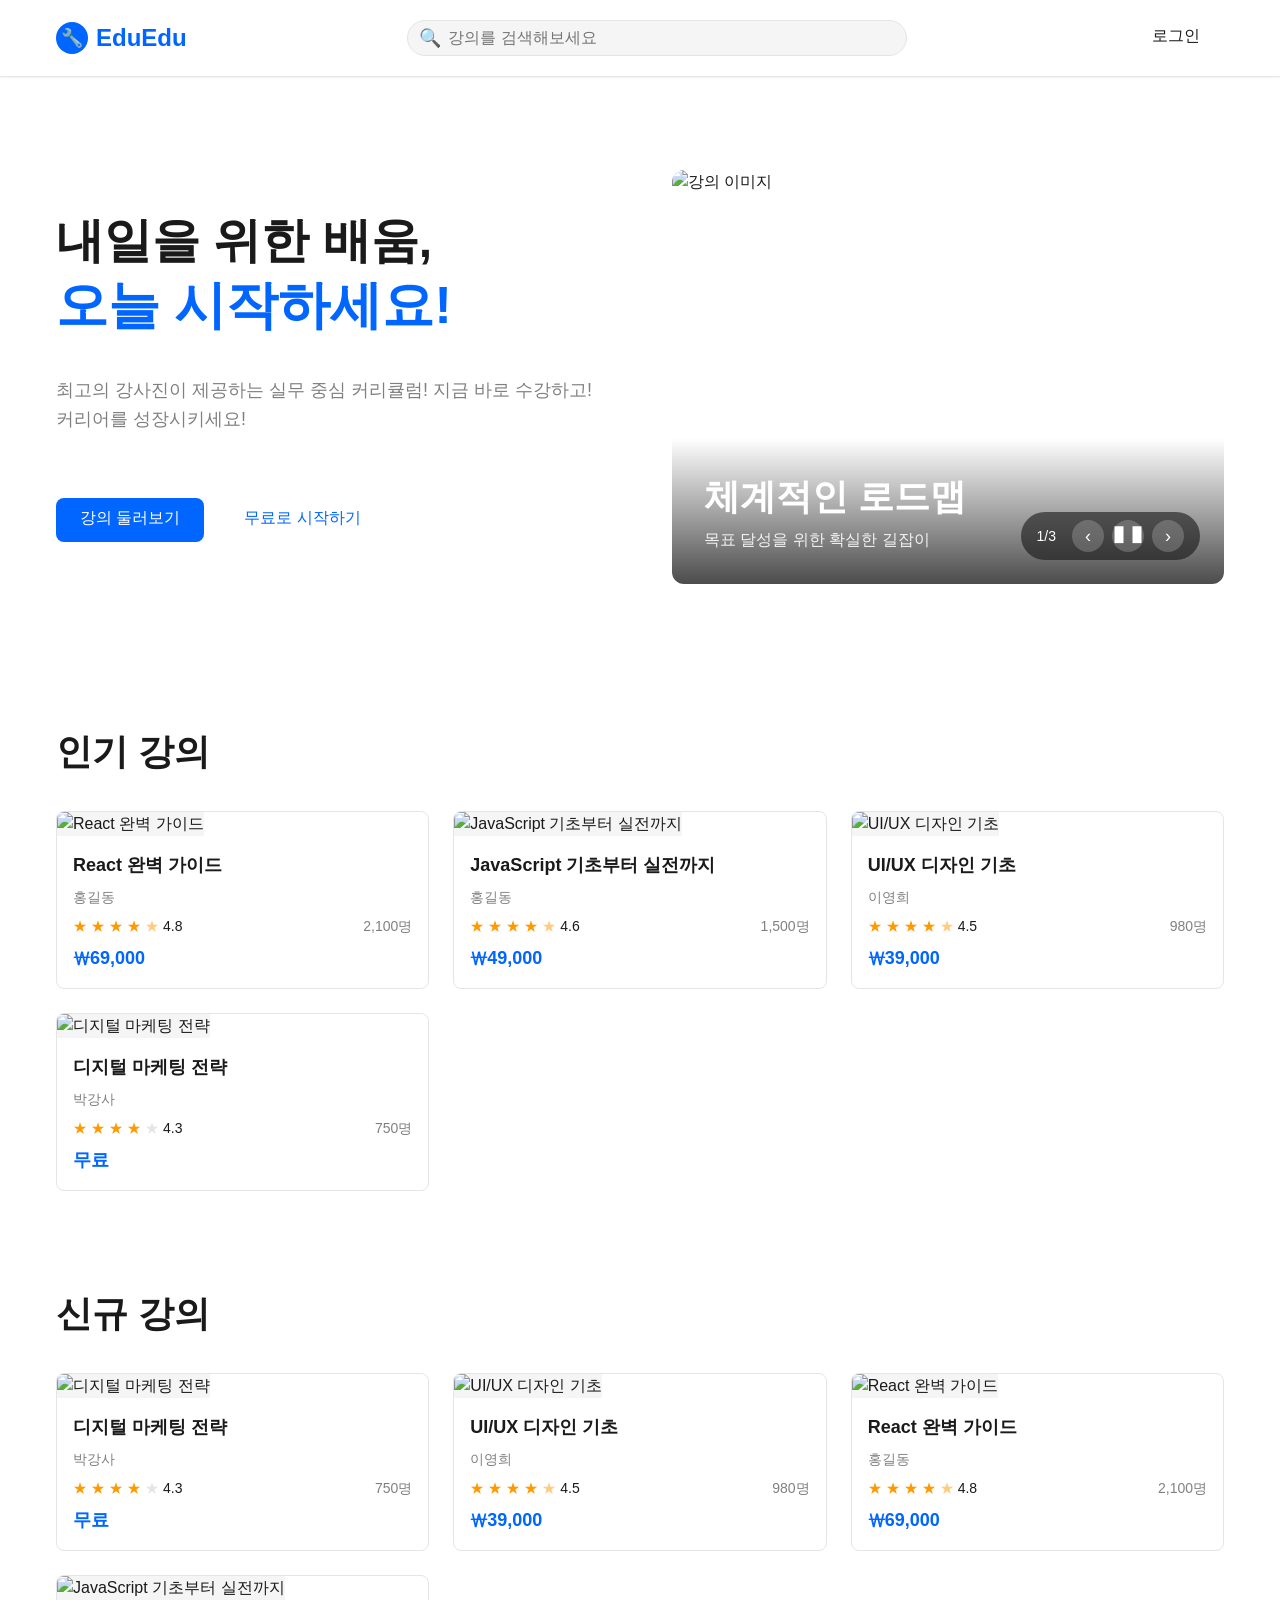
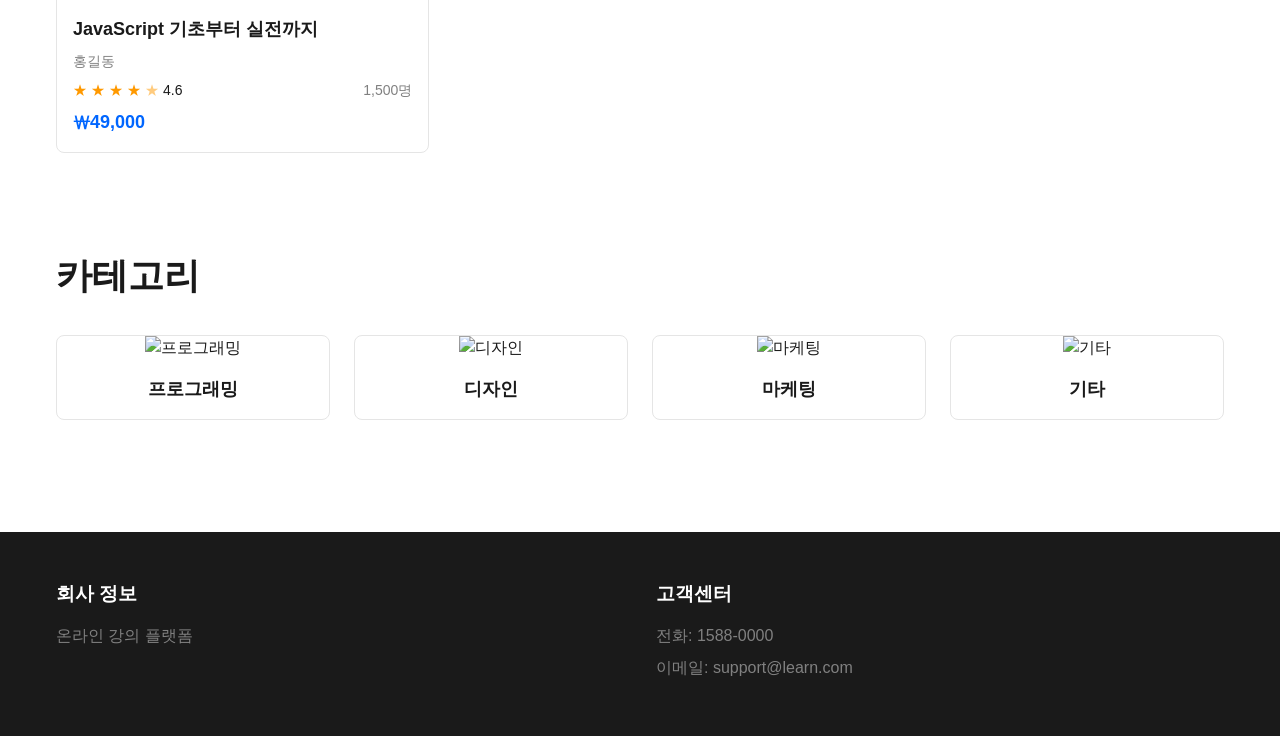
==== index.html @ c545cf5e "UI/UX 실습 예제 - 온라인 강의 플랫폼" ====
<!DOCTYPE html>
<html lang="ko">
 <head>
  <meta charset="UTF-8" />
  <meta name="viewport" content="width=device-width, initial-scale=1.0" />
  <title>온라인 강의 플랫폼 - 메인</title>
  <!-- Swiper CSS -->
  <link
   rel="stylesheet"
   href="https://cdn.jsdelivr.net/npm/swiper@11/swiper-bundle.min.css"
  />
  <link rel="stylesheet" href="css/style.css" />
  <link rel="stylesheet" href="css/components.css" />
  <link rel="stylesheet" href="css/responsive.css" />
 </head>
 <body>
  <!-- 헤더 -->
  <header class="header">
   <div class="container">
    <div class="header-content">
     <div class="logo">
      <a href="index.html">
       <span class="logo-icon">🔧</span>
       <span class="logo-text">EduEdu</span>
      </a>
     </div>

     <div class="header-center">
      <!-- 검색 -->
      <div class="search-box">
       <label class="sr-only" for="searchInput">강의 검색</label>
       <span class="search-icon">🔍</span>
       <input
        id="searchInput"
        type="text"
        placeholder="강의를 검색해보세요"
        autocomplete="off"
       />
       <div class="search-dropdown" id="searchDropdown" style="display: none">
        <div class="search-dropdown-header">
         <span>최근 검색어</span>
         <button class="clear-search" id="clearSearch">전체 삭제</button>
        </div>
        <div class="recent-searches" id="recentSearches"></div>
        <div class="search-dropdown-header">
         <span>🏔️ 추천 검색어</span>
        </div>
        <div class="recommended-searches">
         <a href="courses.html?query=UX/UI 디자인">UX/UI 디자인</a>
         <a href="courses.html?query=웹퍼블리싱">웹퍼블리싱</a>
         <a href="courses.html?query=웹디자인">웹디자인</a>
        </div>
       </div>
      </div>
     </div>

     <div class="header-actions">
      <!-- 사용자 -->
      <div class="user-menu">
       <a href="login.html" class="btn btn-ghost" id="loginBtn">로그인</a>
       <div
        class="user-profile-wrapper"
        id="userProfileWrapper"
        style="display: none"
       >
        <button class="user-profile-btn" id="userProfileBtn">
         <img
          src="https://picsum.photos/40/40?random=100"
          alt="프로필"
          class="user-avatar"
          id="userAvatar"
         />
         <span id="userName"></span>
         <span class="dropdown-icon">▼</span>
        </button>
        <div class="user-dropdown" id="userDropdown" style="display: none">
         <a href="profile.html">마이 페이지</a>
         <a href="dashboard.html">내 강의보기</a>
         <a href="#" id="transactionLink">거래내역</a>
         <a href="#" id="logoutLink">로그아웃</a>
        </div>
       </div>
      </div>
     </div>
    </div>
   </div>
  </header>

  <!-- 히어로 섹션 -->
  <section class="hero">
   <div class="container">
    <div class="hero-layout">
     <div class="hero-content">
      <h1>
       <span class="hero-title-line1">내일을 위한 배움,</span>
       <span class="hero-title-line2">오늘 시작하세요!</span>
      </h1>
      <p class="hero-description">
       최고의 강사진이 제공하는 실무 중심 커리큘럼! 지금 바로 수강하고! 커리어를
       성장시키세요!
      </p>
      <div class="hero-buttons">
       <a href="courses.html" class="btn btn-primary">강의 둘러보기</a>
       <a href="signup.html" class="btn btn-outline">무료로 시작하기</a>
      </div>
     </div>
     <div class="hero-carousel">
      <div class="swiper hero-swiper">
       <div class="swiper-wrapper">
        <div class="swiper-slide">
         <img src="https://picsum.photos/800/600?random=10" alt="강의 이미지" />
         <div class="carousel-overlay">
          <h3>체계적인 로드맵</h3>
          <p>목표 달성을 위한 확실한 길잡이</p>
         </div>
        </div>
        <div class="swiper-slide">
         <img src="https://picsum.photos/800/600?random=11" alt="강의 이미지" />
         <div class="carousel-overlay">
          <h3>실무 중심 커리큘럼</h3>
          <p>현장에서 바로 쓸 수 있는 실전 지식</p>
         </div>
        </div>
        <div class="swiper-slide">
         <img src="https://picsum.photos/800/600?random=12" alt="강의 이미지" />
         <div class="carousel-overlay">
          <h3>전문가 강의</h3>
          <p>업계 최고의 강사진과 함께하는 학습</p>
         </div>
        </div>
       </div>
       <div class="carousel-controls">
        <span class="carousel-counter">
         <span class="swiper-counter-current">1</span>/<span
          class="swiper-counter-total"
          >3</span
         >
        </span>
        <button class="carousel-btn swiper-button-prev-custom">‹</button>
        <button class="carousel-btn swiper-button-play-pause">❚❚</button>
        <button class="carousel-btn swiper-button-next-custom">›</button>
       </div>
      </div>
     </div>
    </div>
   </div>
  </section>

  <!-- 인기 강의 섹션 -->
  <section class="popular-courses">
   <div class="container">
    <h2 class="section-title">인기 강의</h2>
    <div class="courses-grid" id="popularCourses">
     <!-- 강의 카드가 여기에 동적으로 추가됩니다 -->
    </div>
   </div>
  </section>

  <!-- 신규 강의 섹션 -->
  <section class="new-courses">
   <div class="container">
    <h2 class="section-title">신규 강의</h2>
    <div class="courses-grid" id="newCourses">
     <!-- 강의 카드가 여기에 동적으로 추가됩니다 -->
    </div>
   </div>
  </section>

  <!-- 카테고리 섹션 -->
  <section class="categories">
   <div class="container">
    <h2 class="section-title">카테고리</h2>
    <div class="categories-grid">
     <div class="category-card" data-category="programming">
      <img src="https://picsum.photos/400/200?random=1" alt="프로그래밍" />
      <h3>프로그래밍</h3>
     </div>
     <div class="category-card" data-category="design">
      <img src="https://picsum.photos/400/200?random=2" alt="디자인" />
      <h3>디자인</h3>
     </div>
     <div class="category-card" data-category="marketing">
      <img src="https://picsum.photos/400/200?random=3" alt="마케팅" />
      <h3>마케팅</h3>
     </div>
     <div class="category-card" data-category="others">
      <img src="https://picsum.photos/400/200?random=4" alt="기타" />
      <h3>기타</h3>
     </div>
    </div>
   </div>
  </section>

  <!-- 푸터 -->
  <footer class="footer">
   <div class="container">
    <div class="footer-content">
     <div class="footer-section">
      <h3>회사 정보</h3>
      <p>온라인 강의 플랫폼</p>
     </div>
     <div class="footer-section">
      <h3>고객센터</h3>
      <p>전화: 1588-0000</p>
      <p>이메일: support@learn.com</p>
     </div>
    </div>
   </div>
  </footer>

  <!-- 스크립트 -->
  <!-- Swiper JS -->
  <script src="https://cdn.jsdelivr.net/npm/swiper@11/swiper-bundle.min.js"></script>
  <script src="js/storage.js"></script>
  <script src="js/utils.js"></script>
  <script src="js/main.js"></script>
 </body>
</html>
---- css/style.css ----
/**
 * style.css
 * - 기본 스타일 및 레이아웃
 */

:root {
 /* 컬러 시스템 */
 --primary: #0066ff;
 --primary-dark: #0052cc;
 --primary-light: #3399ff;
 --secondary: #ff6600;
 --secondary-dark: #cc5200;
 --success: #00cc66;
 --warning: #ff9900;
 --error: #ff3333;
 --info: #3399ff;

 /* Neutral Colors */
 --black: #000000;
 --gray-900: #1a1a1a;
 --gray-800: #333333;
 --gray-500: #808080;
 --gray-200: #e5e5e5;
 --gray-100: #f5f5f5;
 --white: #ffffff;

 /* 텍스트 */
 --text-primary: var(--gray-900);
 --text-secondary: var(--gray-500);
 --text-muted: var(--gray-500);

 /* 배경 */
 --bg-primary: var(--white);
 --bg-secondary: var(--gray-100);
 --bg-card: var(--white);

 /* 테두리 */
 --border-color: var(--gray-200);

 /* 간격 */
 --spacing-xs: 4px;
 --spacing-sm: 8px;
 --spacing-md: 16px;
 --spacing-lg: 24px;
 --spacing-xl: 32px;
 --spacing-2xl: 48px;
 --spacing-3xl: 64px;

 /* 타이포그래피 */
 --font-family: -apple-system, BlinkMacSystemFont, "Segoe UI", Roboto,
  "Helvetica Neue", Arial, sans-serif;
 --font-size-xs: 12px;
 --font-size-sm: 14px;
 --font-size-base: 16px;
 --font-size-lg: 18px;
 --font-size-xl: 24px;
 --font-size-2xl: 36px;
 --font-size-3xl: 48px;

 /* 그림자 */
 --shadow-sm: 0 1px 2px rgba(0, 0, 0, 0.05);
 --shadow-md: 0 4px 6px rgba(0, 0, 0, 0.1);
 --shadow-lg: 0 10px 15px rgba(0, 0, 0, 0.1);

 /* Border Radius */
 --radius-sm: 4px;
 --radius-md: 8px;
 --radius-lg: 12px;
}

/* 리셋 */
* {
 margin: 0;
 padding: 0;
 box-sizing: border-box;
}

body {
 font-family: var(--font-family);
 font-size: var(--font-size-base);
 line-height: 1.5;
 color: var(--text-primary);
 background-color: var(--bg-primary);
}

/* 컨테이너 */
.container {
 max-width: 1200px;
 margin: 0 auto;
 padding: 0 var(--spacing-md);
}

/* 헤더 */
.header {
 background-color: var(--bg-primary);
 border-bottom: 1px solid var(--border-color);
 padding: var(--spacing-md) 0;
 position: sticky;
 top: 0;
 z-index: 100;
 box-shadow: var(--shadow-sm);
}

.header-content {
 display: grid;
 grid-template-columns: auto 1fr auto;
 align-items: center;
 gap: var(--spacing-xl);
}

.logo a {
 display: flex;
 align-items: center;
 gap: var(--spacing-sm);
 font-size: var(--font-size-xl);
 font-weight: bold;
 color: var(--primary);
 text-decoration: none;
}

.logo-icon {
 display: inline-flex;
 align-items: center;
 justify-content: center;
 width: 32px;
 height: 32px;
 background-color: var(--primary);
 color: var(--white);
 border-radius: 50%;
 font-size: 18px;
}

.logo-text {
 font-weight: 600;
}

.header-center {
 display: flex;
 justify-content: center;
}

.search-box {
 position: relative;
 width: 100%;
 max-width: 500px;
}

.search-box input {
 width: 100%;
 padding: var(--spacing-sm) var(--spacing-md) var(--spacing-sm) 40px;
 border: 1px solid var(--gray-200);
 border-radius: 24px;
 font-size: var(--font-size-base);
 background-color: var(--gray-100);
 transition: all 0.2s;
}

.search-box input:focus {
 outline: none;
 border-color: var(--primary);
 background-color: var(--white);
 box-shadow: 0 0 0 3px rgba(0, 102, 255, 0.1);
}

.search-icon {
 position: absolute;
 left: 12px;
 top: 50%;
 transform: translateY(-50%);
 font-size: 18px;
 color: var(--gray-500);
 pointer-events: none;
}

.search-dropdown {
 position: absolute;
 top: calc(100% + 8px);
 left: 0;
 right: 0;
 background: var(--white);
 border-radius: var(--radius-md);
 box-shadow: var(--shadow-lg);
 padding: var(--spacing-md);
 z-index: 1000;
}

.search-dropdown-header {
 display: flex;
 justify-content: space-between;
 align-items: center;
 margin-bottom: var(--spacing-md);
 font-size: var(--font-size-sm);
 font-weight: 600;
 color: var(--text-secondary);
}

.clear-search {
 background: none;
 border: none;
 color: var(--primary);
 cursor: pointer;
 font-size: var(--font-size-sm);
 padding: 0;
}

.recent-searches {
 display: flex;
 flex-wrap: wrap;
 gap: var(--spacing-sm);
 margin-bottom: var(--spacing-lg);
}

.recent-search-tag {
 display: inline-flex;
 align-items: center;
 gap: var(--spacing-xs);
 padding: var(--spacing-xs) var(--spacing-md);
 background-color: var(--gray-100);
 border-radius: 20px;
 font-size: var(--font-size-sm);
 color: var(--text-primary);
 cursor: pointer;
}

.recent-search-tag .remove-btn {
 background: none;
 border: none;
 color: var(--error);
 cursor: pointer;
 padding: 0;
 margin-left: var(--spacing-xs);
}

.recommended-searches {
 display: flex;
 flex-direction: column;
 gap: var(--spacing-sm);
}

.recommended-searches a {
 color: var(--text-primary);
 text-decoration: none;
 font-size: var(--font-size-base);
 padding: var(--spacing-xs) 0;
 transition: color 0.2s;
}

.recommended-searches a:hover {
 color: var(--primary);
}

.header-actions {
 display: flex;
 align-items: center;
 gap: var(--spacing-md);
}

.user-menu {
 display: flex;
 align-items: center;
 gap: var(--spacing-md);
}

.user-profile-wrapper {
 position: relative;
}

.user-profile-btn {
 display: flex;
 align-items: center;
 gap: var(--spacing-sm);
 background: none;
 border: none;
 cursor: pointer;
 padding: var(--spacing-xs);
 border-radius: var(--radius-md);
 transition: background-color 0.2s;
}

.user-profile-btn:hover {
 background-color: var(--bg-secondary);
}

.user-avatar {
 width: 32px;
 height: 32px;
 border-radius: 50%;
 object-fit: cover;
}

.dropdown-icon {
 font-size: 10px;
 color: var(--text-secondary);
}

.user-dropdown {
 position: absolute;
 top: calc(100% + 8px);
 right: 0;
 background: var(--white);
 border-radius: var(--radius-md);
 box-shadow: var(--shadow-lg);
 padding: var(--spacing-sm);
 min-width: 150px;
 z-index: 1000;
}

.user-dropdown a {
 display: block;
 padding: var(--spacing-sm) var(--spacing-md);
 color: var(--text-primary);
 text-decoration: none;
 border-radius: var(--radius-sm);
 transition: background-color 0.2s;
}

.user-dropdown a:hover {
 background-color: var(--bg-secondary);
}

.user-dropdown a:last-child:hover {
 background-color: rgba(255, 51, 51, 0.1);
 color: var(--error);
}

/* 히어로 섹션 */
.hero {
 background-color: var(--white);
 padding: var(--spacing-3xl) 0;
 min-height: 600px;
 display: flex;
 align-items: center;
}

.hero-layout {
 display: grid;
 grid-template-columns: 1fr 1fr;
 gap: var(--spacing-3xl);
 align-items: center;
}

.hero-content {
 display: flex;
 flex-direction: column;
 gap: var(--spacing-lg);
}

.hero-title-line1,
.hero-title-line2 {
 display: block;
 font-size: var(--font-size-3xl);
 font-weight: bold;
 line-height: 1.2;
}

.hero-title-line1 {
 color: var(--text-primary);
 margin-bottom: var(--spacing-xs);
}

.hero-title-line2 {
 color: var(--primary);
 font-size: 52px;
}

.hero-description {
 font-size: var(--font-size-lg);
 color: var(--text-secondary);
 line-height: 1.6;
 margin: var(--spacing-md) 0;
}

.hero-buttons {
 display: flex;
 gap: var(--spacing-md);
 margin-top: var(--spacing-lg);
}

.btn-outline {
 background-color: var(--white);
 color: var(--primary);
 border: 2px solid var(--primary);
 padding: var(--spacing-sm) var(--spacing-lg);
 border-radius: var(--radius-md);
 text-decoration: none;
 font-weight: 500;
 transition: all 0.2s;
 display: inline-block;
}

.btn-outline:hover {
 background-color: var(--primary);
 color: var(--white);
}

/* 히어로 캐러셀 - Swiper */
.hero-carousel {
 position: relative;
 border-radius: var(--radius-lg);
 overflow: hidden;
 aspect-ratio: 4 / 3;
}

.hero-swiper {
 width: 100%;
 height: 100%;
}

.hero-swiper .swiper-slide {
 position: relative;
 width: 100%;
 height: 100%;
}

.hero-swiper .swiper-slide img {
 width: 100%;
 height: 100%;
 object-fit: cover;
}

.carousel-overlay {
 position: absolute;
 bottom: 0;
 left: 0;
 right: 0;
 background: linear-gradient(to top, rgba(0, 0, 0, 0.7), transparent);
 padding: var(--spacing-xl);
 color: var(--white);
}

.carousel-overlay h3 {
 font-size: var(--font-size-2xl);
 font-weight: bold;
 margin-bottom: var(--spacing-xs);
}

.carousel-overlay p {
 font-size: var(--font-size-base);
 opacity: 0.9;
}

/* Swiper 커스텀 컨트롤 */
.carousel-controls {
 position: absolute;
 bottom: var(--spacing-lg);
 right: var(--spacing-lg);
 display: flex;
 align-items: center;
 gap: var(--spacing-sm);
 background: rgba(0, 0, 0, 0.5);
 backdrop-filter: blur(10px);
 padding: var(--spacing-sm) var(--spacing-md);
 border-radius: 24px;
 z-index: 10;
}

.carousel-counter {
 color: var(--white);
 font-size: var(--font-size-sm);
 margin-right: var(--spacing-sm);
}

.carousel-btn {
 width: 32px;
 height: 32px;
 border: none;
 background: rgba(255, 255, 255, 0.2);
 color: var(--white);
 border-radius: 50%;
 cursor: pointer;
 display: flex;
 align-items: center;
 justify-content: center;
 font-size: 18px;
 transition: background-color 0.2s;
}

.carousel-btn:hover {
 background: rgba(255, 255, 255, 0.3);
}

/* Swiper 기본 스타일 오버라이드 */
.hero-swiper .swiper-button-prev,
.hero-swiper .swiper-button-next {
 display: none; /* 커스텀 버튼 사용 */
}

.hero-swiper .swiper-pagination {
 display: none; /* 커스텀 카운터 사용 */
}

/* 섹션 */
section {
 padding: var(--spacing-2xl) 0;
}

.section-title {
 font-size: var(--font-size-2xl);
 font-weight: bold;
 margin-bottom: var(--spacing-xl);
 color: var(--text-primary);
}

/* 푸터 */
.footer {
 background-color: var(--gray-900);
 color: var(--white);
 padding: var(--spacing-2xl) 0;
 margin-top: var(--spacing-3xl);
}

.footer-content {
 display: grid;
 grid-template-columns: repeat(auto-fit, minmax(250px, 1fr));
 gap: var(--spacing-xl);
}

.footer-section h3 {
 margin-bottom: var(--spacing-md);
}

.footer-section p {
 color: var(--gray-500);
 margin-bottom: var(--spacing-sm);
}

/* 스크린 리더 전용 */
.sr-only {
 position: absolute;
 width: 1px;
 height: 1px;
 padding: 0;
 margin: -1px;
 overflow: hidden;
 clip: rect(0, 0, 0, 0);
 white-space: nowrap;
 border-width: 0;
}

/* 로딩 스피너 */
.loading-spinner {
 display: flex;
 justify-content: center;
 align-items: center;
 padding: var(--spacing-2xl);
}

.spinner {
 width: 40px;
 height: 40px;
 border: 4px solid var(--gray-200);
 border-top-color: var(--primary);
 border-radius: 50%;
 animation: spin 1s linear infinite;
}

@keyframes spin {
 to {
  transform: rotate(360deg);
 }
}

/* 빈 상태 */
.empty-state {
 text-align: center;
 padding: var(--spacing-2xl);
 color: var(--text-secondary);
}

/* 토스트 메시지 */
.toast {
 position: fixed;
 bottom: var(--spacing-xl);
 right: var(--spacing-xl);
 padding: var(--spacing-md) var(--spacing-lg);
 background-color: var(--gray-900);
 color: var(--white);
 border-radius: var(--radius-md);
 box-shadow: var(--shadow-lg);
 opacity: 0;
 transform: translateY(20px);
 transition: opacity 0.3s, transform 0.3s;
 z-index: 1000;
}

.toast.show {
 opacity: 1;
 transform: translateY(0);
}

.toast-success {
 background-color: var(--success);
}

.toast-error {
 background-color: var(--error);
}

.toast-warning {
 background-color: var(--warning);
}
---- css/components.css ----
/**
 * components.css
 * - 재사용 가능한 컴포넌트 스타일
 */

/* 버튼 */
.btn {
 display: inline-block;
 padding: var(--spacing-sm) var(--spacing-lg);
 font-size: var(--font-size-base);
 font-weight: 500;
 text-align: center;
 text-decoration: none;
 border: none;
 border-radius: var(--radius-md);
 cursor: pointer;
 transition: all 0.2s;
 min-height: 44px;
 line-height: 1.5;
}

.btn-primary {
 background-color: var(--primary);
 color: var(--white);
}

.btn-primary:hover {
 background-color: var(--primary-dark);
}

.btn-primary:disabled {
 background-color: var(--gray-200);
 color: var(--gray-500);
 cursor: not-allowed;
}

.btn-secondary {
 background-color: transparent;
 color: var(--primary);
 border: 1px solid var(--primary);
}

.btn-secondary:hover {
 background-color: var(--primary);
 color: var(--white);
}

.btn-secondary:disabled {
 border-color: var(--gray-200);
 color: var(--gray-500);
 cursor: not-allowed;
}

.btn-ghost {
 background-color: transparent;
 color: var(--text-primary);
 border: none;
}

.btn-ghost:hover {
 background-color: var(--bg-secondary);
}

/* 강의 카드 */
.courses-grid {
 display: grid;
 grid-template-columns: repeat(auto-fill, minmax(280px, 1fr));
 gap: var(--spacing-lg);
}

.course-card {
 background-color: var(--bg-card);
 border: 1px solid var(--border-color);
 border-radius: var(--radius-md);
 overflow: hidden;
 transition: transform 0.2s, box-shadow 0.2s;
 cursor: pointer;
 text-decoration: none;
 color: inherit;
 display: block;
}

.course-card:hover {
 transform: translateY(-4px);
 box-shadow: var(--shadow-lg);
}

.course-card-thumbnail {
 width: 100%;
 height: 200px;
 object-fit: cover;
 background-color: var(--gray-100);
}

.course-card-content {
 padding: var(--spacing-md);
}

.course-card-title {
 font-size: var(--font-size-lg);
 font-weight: 600;
 margin-bottom: var(--spacing-sm);
 display: -webkit-box;
 -webkit-line-clamp: 2;
 -webkit-box-orient: vertical;
 overflow: hidden;
}

.course-card-instructor {
 font-size: var(--font-size-sm);
 color: var(--text-secondary);
 margin-bottom: var(--spacing-sm);
}

.course-card-meta {
 display: flex;
 align-items: center;
 justify-content: space-between;
 margin-bottom: var(--spacing-sm);
 font-size: var(--font-size-sm);
}

.course-card-rating {
 display: flex;
 align-items: center;
 gap: var(--spacing-xs);
}

.star {
 color: var(--gray-200);
 font-size: var(--font-size-sm);
}

.star.filled {
 color: var(--warning);
}

.star.half {
 color: var(--warning);
 opacity: 0.5;
}

.course-card-price {
 font-size: var(--font-size-lg);
 font-weight: bold;
 color: var(--primary);
}

.course-card-students {
 color: var(--text-secondary);
 font-size: var(--font-size-sm);
}

/* 비디오 플레이어 */
.video-player-container {
 position: relative;
 width: 100%;
 background: var(--black);
 border-radius: var(--radius-md);
 overflow: hidden;
 margin-bottom: var(--spacing-lg);
 aspect-ratio: 16 / 9;
}

.video-player {
 width: 100%;
 height: 100%;
 display: block;
}

.video-error {
 position: absolute;
 top: 50%;
 left: 50%;
 transform: translate(-50%, -50%);
 text-align: center;
 color: var(--white);
 background: rgba(0, 0, 0, 0.8);
 padding: var(--spacing-lg);
 border-radius: var(--radius-md);
}

/* 학습 진도 */
.progress-section {
 background: var(--bg-secondary);
 padding: var(--spacing-lg);
 border-radius: var(--radius-md);
 margin-bottom: var(--spacing-lg);
}

.progress-header {
 display: flex;
 justify-content: space-between;
 align-items: center;
 margin-bottom: var(--spacing-md);
}

.progress-percentage {
 font-size: var(--font-size-xl);
 font-weight: bold;
 color: var(--primary);
}

.progress-bar {
 width: 100%;
 height: 12px;
 background: var(--gray-200);
 border-radius: 6px;
 overflow: hidden;
 margin-bottom: var(--spacing-sm);
}

.progress-fill {
 height: 100%;
 background: var(--primary);
 transition: width 0.3s ease;
}

.progress-info {
 font-size: var(--font-size-sm);
 color: var(--text-secondary);
}

/* 레슨 네비게이션 */
.lesson-navigation {
 display: flex;
 gap: var(--spacing-md);
 margin-bottom: var(--spacing-lg);
}

.lesson-navigation button {
 flex: 1;
}

/* 레슨 완료 체크 */
.lesson-complete {
 padding: var(--spacing-md);
 background: var(--bg-secondary);
 border-radius: var(--radius-md);
}

.lesson-complete label {
 display: flex;
 align-items: center;
 gap: var(--spacing-sm);
 cursor: pointer;
}

/* 플레이어 레이아웃 */
.player-layout {
 display: grid;
 grid-template-columns: 1fr 320px;
 gap: var(--spacing-lg);
}

.player-main {
 min-width: 0;
}

.player-sidebar {
 min-width: 0;
}

/* 커리큘럼 */
.curriculum {
 margin-bottom: var(--spacing-lg);
}

.curriculum h3 {
 font-size: var(--font-size-lg);
 margin-bottom: var(--spacing-md);
}

.curriculum-section {
 margin-bottom: var(--spacing-lg);
}

.curriculum-section h4 {
 font-size: var(--font-size-base);
 font-weight: 600;
 margin-bottom: var(--spacing-sm);
}

.lesson-list {
 list-style: none;
}

.lesson-item {
 padding: var(--spacing-sm) var(--spacing-md);
 border-radius: var(--radius-sm);
 margin-bottom: var(--spacing-xs);
}

.lesson-item a {
 color: var(--text-primary);
 text-decoration: none;
 display: block;
}

.lesson-item:hover {
 background-color: var(--bg-secondary);
}

.lesson-item.active {
 background-color: var(--primary-light);
 color: var(--white);
}

.lesson-item.active a {
 color: var(--white);
}

.lesson-item.completed a::after {
 content: " ✓";
 color: var(--success);
}

/* 필터 */
.filter-sidebar {
 background-color: var(--bg-card);
 border: 1px solid var(--border-color);
 border-radius: var(--radius-md);
 padding: var(--spacing-lg);
 margin-bottom: var(--spacing-lg);
}

.filter-group {
 margin-bottom: var(--spacing-lg);
}

.filter-group:last-child {
 margin-bottom: 0;
}

.filter-group h3 {
 font-size: var(--font-size-base);
 font-weight: 600;
 margin-bottom: var(--spacing-md);
}

.filter-option {
 display: flex;
 align-items: center;
 gap: var(--spacing-sm);
 margin-bottom: var(--spacing-sm);
 cursor: pointer;
}

.filter-option input[type="checkbox"],
.filter-option input[type="radio"] {
 cursor: pointer;
}

.filter-option label {
 cursor: pointer;
 flex: 1;
}

/* 정렬 */
.sort-controls {
 display: flex;
 align-items: center;
 justify-content: space-between;
 margin-bottom: var(--spacing-lg);
 gap: var(--spacing-md);
}

.sort-select {
 padding: var(--spacing-sm) var(--spacing-md);
 border: 1px solid var(--border-color);
 border-radius: var(--radius-md);
 font-size: var(--font-size-sm);
 cursor: pointer;
}

/* 페이지네이션 */
.pagination {
 display: flex;
 justify-content: center;
 align-items: center;
 gap: var(--spacing-sm);
 margin-top: var(--spacing-xl);
}

.pagination button {
 padding: var(--spacing-sm) var(--spacing-md);
 border: 1px solid var(--border-color);
 background-color: var(--bg-primary);
 border-radius: var(--radius-md);
 cursor: pointer;
 min-width: 40px;
}

.pagination button:hover:not(:disabled) {
 background-color: var(--bg-secondary);
}

.pagination button.active {
 background-color: var(--primary);
 color: var(--white);
 border-color: var(--primary);
}

.pagination button:disabled {
 opacity: 0.5;
 cursor: not-allowed;
}

/* 후기 카드 */
.review-card {
 background-color: var(--bg-card);
 border: 1px solid var(--border-color);
 border-radius: var(--radius-md);
 padding: var(--spacing-lg);
 margin-bottom: var(--spacing-md);
}

.review-header {
 display: flex;
 align-items: center;
 justify-content: space-between;
 margin-bottom: var(--spacing-sm);
}

.review-author {
 font-weight: 600;
}

.review-date {
 font-size: var(--font-size-sm);
 color: var(--text-secondary);
}

.review-rating {
 display: flex;
 align-items: center;
 gap: var(--spacing-xs);
 margin-bottom: var(--spacing-sm);
}

.review-content {
 color: var(--text-primary);
 line-height: 1.6;
}

/* 카테고리 카드 */
.categories-grid {
 display: grid;
 grid-template-columns: repeat(auto-fit, minmax(200px, 1fr));
 gap: var(--spacing-lg);
}

.category-card {
 background-color: var(--bg-card);
 border: 1px solid var(--border-color);
 border-radius: var(--radius-md);
 overflow: hidden;
 cursor: pointer;
 transition: transform 0.2s, box-shadow 0.2s;
 text-align: center;
}

.category-card:hover {
 transform: translateY(-4px);
 box-shadow: var(--shadow-md);
}

.category-card img {
 width: 100%;
 height: 150px;
 object-fit: cover;
}

.category-card h3 {
 padding: var(--spacing-md);
 font-size: var(--font-size-lg);
}

/* 강의 상세 페이지 */
.course-detail-header {
 display: grid;
 grid-template-columns: 1fr 1fr;
 gap: var(--spacing-xl);
 margin-bottom: var(--spacing-2xl);
}

.course-detail-thumbnail img {
 width: 100%;
 border-radius: var(--radius-md);
}

.course-detail-info h1 {
 font-size: var(--font-size-2xl);
 margin-bottom: var(--spacing-md);
}

.course-instructor {
 font-size: var(--font-size-lg);
 color: var(--text-secondary);
 margin-bottom: var(--spacing-md);
}

.course-meta {
 display: flex;
 align-items: center;
 gap: var(--spacing-lg);
 margin-bottom: var(--spacing-md);
}

.course-rating {
 display: flex;
 align-items: center;
 gap: var(--spacing-xs);
}

.course-reviews {
 color: var(--text-secondary);
 font-size: var(--font-size-sm);
}

.course-students {
 color: var(--text-secondary);
}

.course-details {
 display: flex;
 gap: var(--spacing-md);
 margin-bottom: var(--spacing-md);
 flex-wrap: wrap;
}

.course-category,
.course-level,
.course-duration {
 padding: var(--spacing-xs) var(--spacing-md);
 background-color: var(--bg-secondary);
 border-radius: var(--radius-md);
 font-size: var(--font-size-sm);
}

.course-price {
 font-size: var(--font-size-2xl);
 font-weight: bold;
 color: var(--primary);
 margin-bottom: var(--spacing-lg);
}

.course-actions {
 margin-top: var(--spacing-lg);
}

.course-detail-body {
 margin-top: var(--spacing-2xl);
}

.course-description {
 margin-bottom: var(--spacing-2xl);
}

.course-description h2,
.course-curriculum h2,
.course-reviews-section h2 {
 font-size: var(--font-size-xl);
 margin-bottom: var(--spacing-lg);
}

.course-description p {
 line-height: 1.8;
 color: var(--text-primary);
}

.curriculum-content {
 background-color: var(--bg-secondary);
 padding: var(--spacing-lg);
 border-radius: var(--radius-md);
}

.curriculum-lessons {
 list-style: none;
}

.curriculum-lesson {
 display: flex;
 align-items: center;
 gap: var(--spacing-md);
 padding: var(--spacing-md);
 border-bottom: 1px solid var(--border-color);
}

.curriculum-lesson:last-child {
 border-bottom: none;
}

.lesson-icon {
 color: var(--primary);
}

.lesson-title {
 flex: 1;
}

.lesson-duration {
 color: var(--text-secondary);
 font-size: var(--font-size-sm);
}

.preview-badge {
 padding: var(--spacing-xs) var(--spacing-sm);
 background-color: var(--primary);
 color: var(--white);
 border-radius: var(--radius-sm);
 font-size: var(--font-size-xs);
}

.reviews-summary {
 margin-bottom: var(--spacing-lg);
}

.reviews-average {
 display: flex;
 align-items: center;
 gap: var(--spacing-md);
}

.reviews-rating {
 font-size: var(--font-size-2xl);
 font-weight: bold;
}

.reviews-stars {
 display: flex;
 gap: var(--spacing-xs);
}

.reviews-count {
 color: var(--text-secondary);
}

.rating-input {
 display: flex;
 gap: var(--spacing-sm);
 flex-direction: row-reverse;
}

.rating-input input[type="radio"] {
 display: none;
}

.rating-input .star-label {
 font-size: var(--font-size-2xl);
 color: var(--gray-200);
 cursor: pointer;
 transition: color 0.2s;
}

.rating-input input[type="radio"]:checked ~ .star-label,
.rating-input input[type="radio"]:checked + .star-label,
.rating-input .star-label:hover,
.rating-input .star-label:hover ~ .star-label {
 color: var(--warning);
}

.form-actions {
 display: flex;
 gap: var(--spacing-md);
 margin-top: var(--spacing-lg);
}

/* 폼 */
.form-group {
 margin-bottom: var(--spacing-lg);
}

.form-group label {
 display: block;
 margin-bottom: var(--spacing-sm);
 font-weight: 500;
}

.form-group input,
.form-group textarea,
.form-group select {
 width: 100%;
 padding: var(--spacing-sm) var(--spacing-md);
 border: 1px solid var(--border-color);
 border-radius: var(--radius-md);
 font-size: var(--font-size-base);
 font-family: inherit;
}

.form-group input:focus,
.form-group textarea:focus,
.form-group select:focus {
 outline: none;
 border-color: var(--primary);
}

.form-group textarea {
 resize: vertical;
 min-height: 120px;
}

.form-error {
 color: var(--error);
 font-size: var(--font-size-sm);
 margin-top: var(--spacing-xs);
}

.courses-layout {
 display: grid;
 grid-template-columns: 250px 1fr;
 gap: var(--spacing-xl);
}

/* 대시보드 */
.dashboard-summary {
 display: grid;
 grid-template-columns: repeat(auto-fit, minmax(200px, 1fr));
 gap: var(--spacing-lg);
 margin-bottom: var(--spacing-2xl);
}

.summary-card {
 background-color: var(--bg-card);
 border: 1px solid var(--border-color);
 border-radius: var(--radius-md);
 padding: var(--spacing-lg);
 text-align: center;
}

.summary-card h3 {
 font-size: var(--font-size-base);
 color: var(--text-secondary);
 margin-bottom: var(--spacing-md);
}

.summary-value {
 font-size: var(--font-size-2xl);
 font-weight: bold;
 color: var(--primary);
 margin-bottom: var(--spacing-md);
}

.dashboard-section-content {
 margin-bottom: var(--spacing-2xl);
}

.dashboard-section-content h2 {
 font-size: var(--font-size-xl);
 margin-bottom: var(--spacing-lg);
}

.course-progress {
 margin: var(--spacing-md) 0;
}

.progress-text {
 font-size: var(--font-size-sm);
 color: var(--text-secondary);
 margin-top: var(--spacing-xs);
 display: block;
}

/* 인증 페이지 */
.auth-section {
 min-height: calc(100vh - 200px);
 display: flex;
 align-items: center;
 justify-content: center;
 padding: var(--spacing-2xl) 0;
}

.auth-container {
 max-width: 400px;
 width: 100%;
 background-color: var(--bg-card);
 border: 1px solid var(--border-color);
 border-radius: var(--radius-md);
 padding: var(--spacing-2xl);
}

.auth-container h1 {
 text-align: center;
 margin-bottom: var(--spacing-xl);
}

.auth-form {
 margin-bottom: var(--spacing-lg);
}

.btn-block {
 width: 100%;
}

.auth-footer {
 text-align: center;
 color: var(--text-secondary);
}

.auth-footer a {
 color: var(--primary);
 text-decoration: none;
}

.auth-footer a:hover {
 text-decoration: underline;
}

/* 프로필 페이지 */
.profile-header {
 display: flex;
 align-items: center;
 gap: var(--spacing-xl);
 margin-bottom: var(--spacing-2xl);
 padding: var(--spacing-xl);
 background-color: var(--bg-card);
 border: 1px solid var(--border-color);
 border-radius: var(--radius-md);
}

.avatar-circle {
 width: 100px;
 height: 100px;
 border-radius: 50%;
 background-color: var(--primary);
 color: var(--white);
 display: flex;
 align-items: center;
 justify-content: center;
 font-size: var(--font-size-2xl);
 font-weight: bold;
}

.profile-info h1 {
 margin-bottom: var(--spacing-sm);
}

.profile-email {
 color: var(--text-secondary);
 margin-bottom: var(--spacing-xs);
}

.profile-role {
 display: inline-block;
 padding: var(--spacing-xs) var(--spacing-md);
 background-color: var(--bg-secondary);
 border-radius: var(--radius-md);
 font-size: var(--font-size-sm);
 margin-bottom: var(--spacing-xs);
}

.profile-joined {
 color: var(--text-secondary);
 font-size: var(--font-size-sm);
}

.profile-stats {
 display: grid;
 grid-template-columns: repeat(auto-fit, minmax(200px, 1fr));
 gap: var(--spacing-lg);
 margin-bottom: var(--spacing-2xl);
}

.stat-card {
 background-color: var(--bg-card);
 border: 1px solid var(--border-color);
 border-radius: var(--radius-md);
 padding: var(--spacing-lg);
 text-align: center;
}

.stat-card h3 {
 font-size: var(--font-size-base);
 color: var(--text-secondary);
 margin-bottom: var(--spacing-md);
}

.stat-value {
 font-size: var(--font-size-2xl);
 font-weight: bold;
 color: var(--primary);
}

.profile-courses {
 margin-top: var(--spacing-2xl);
}

.profile-courses h2 {
 font-size: var(--font-size-xl);
 margin-bottom: var(--spacing-lg);
}
---- css/responsive.css ----
/**
 * responsive.css
 * - 반응형 디자인
 */

/* 모바일 (375px 이상) */
@media (max-width: 767px) {
 .container {
  padding: 0 var(--spacing-md);
 }

 .header-content {
  flex-wrap: wrap;
 }

 .nav-menu {
  order: 3;
  width: 100%;
  flex-direction: column;
  gap: var(--spacing-sm);
  display: none;
 }

 .nav-menu.active {
  display: flex;
 }

 .search-box {
  flex: 1;
  min-width: 0;
 }

 .search-box input {
  min-width: 0;
  flex: 1;
 }

 .hero-layout {
  grid-template-columns: 1fr;
  gap: var(--spacing-xl);
 }

 .hero-title-line2 {
  font-size: var(--font-size-2xl);
 }

 .hero-buttons {
  flex-direction: column;
 }

 .hero-carousel {
  order: -1;
 }

 .courses-grid {
  grid-template-columns: repeat(auto-fill, minmax(160px, 1fr));
  gap: var(--spacing-md);
 }

 .player-layout {
  grid-template-columns: 1fr;
 }

 .player-sidebar {
  order: -1;
 }

 .sort-controls {
  flex-direction: column;
  align-items: stretch;
 }

 .filter-sidebar {
  margin-bottom: var(--spacing-md);
 }

 .courses-layout {
  grid-template-columns: 1fr;
 }

 .course-detail-header {
  grid-template-columns: 1fr;
 }

 .dashboard-summary {
  grid-template-columns: 1fr;
 }

 .profile-header {
  flex-direction: column;
  text-align: center;
 }

 .profile-stats {
  grid-template-columns: 1fr;
 }
}

/* 태블릿 (768px 이상) */
@media (min-width: 768px) and (max-width: 1023px) {
 .courses-grid {
  grid-template-columns: repeat(auto-fill, minmax(240px, 1fr));
 }

 .player-layout {
  grid-template-columns: 1fr 280px;
 }
}

/* 데스크톱 (1024px 이상) */
@media (min-width: 1024px) {
 .courses-grid {
  grid-template-columns: repeat(auto-fill, minmax(280px, 1fr));
 }
}
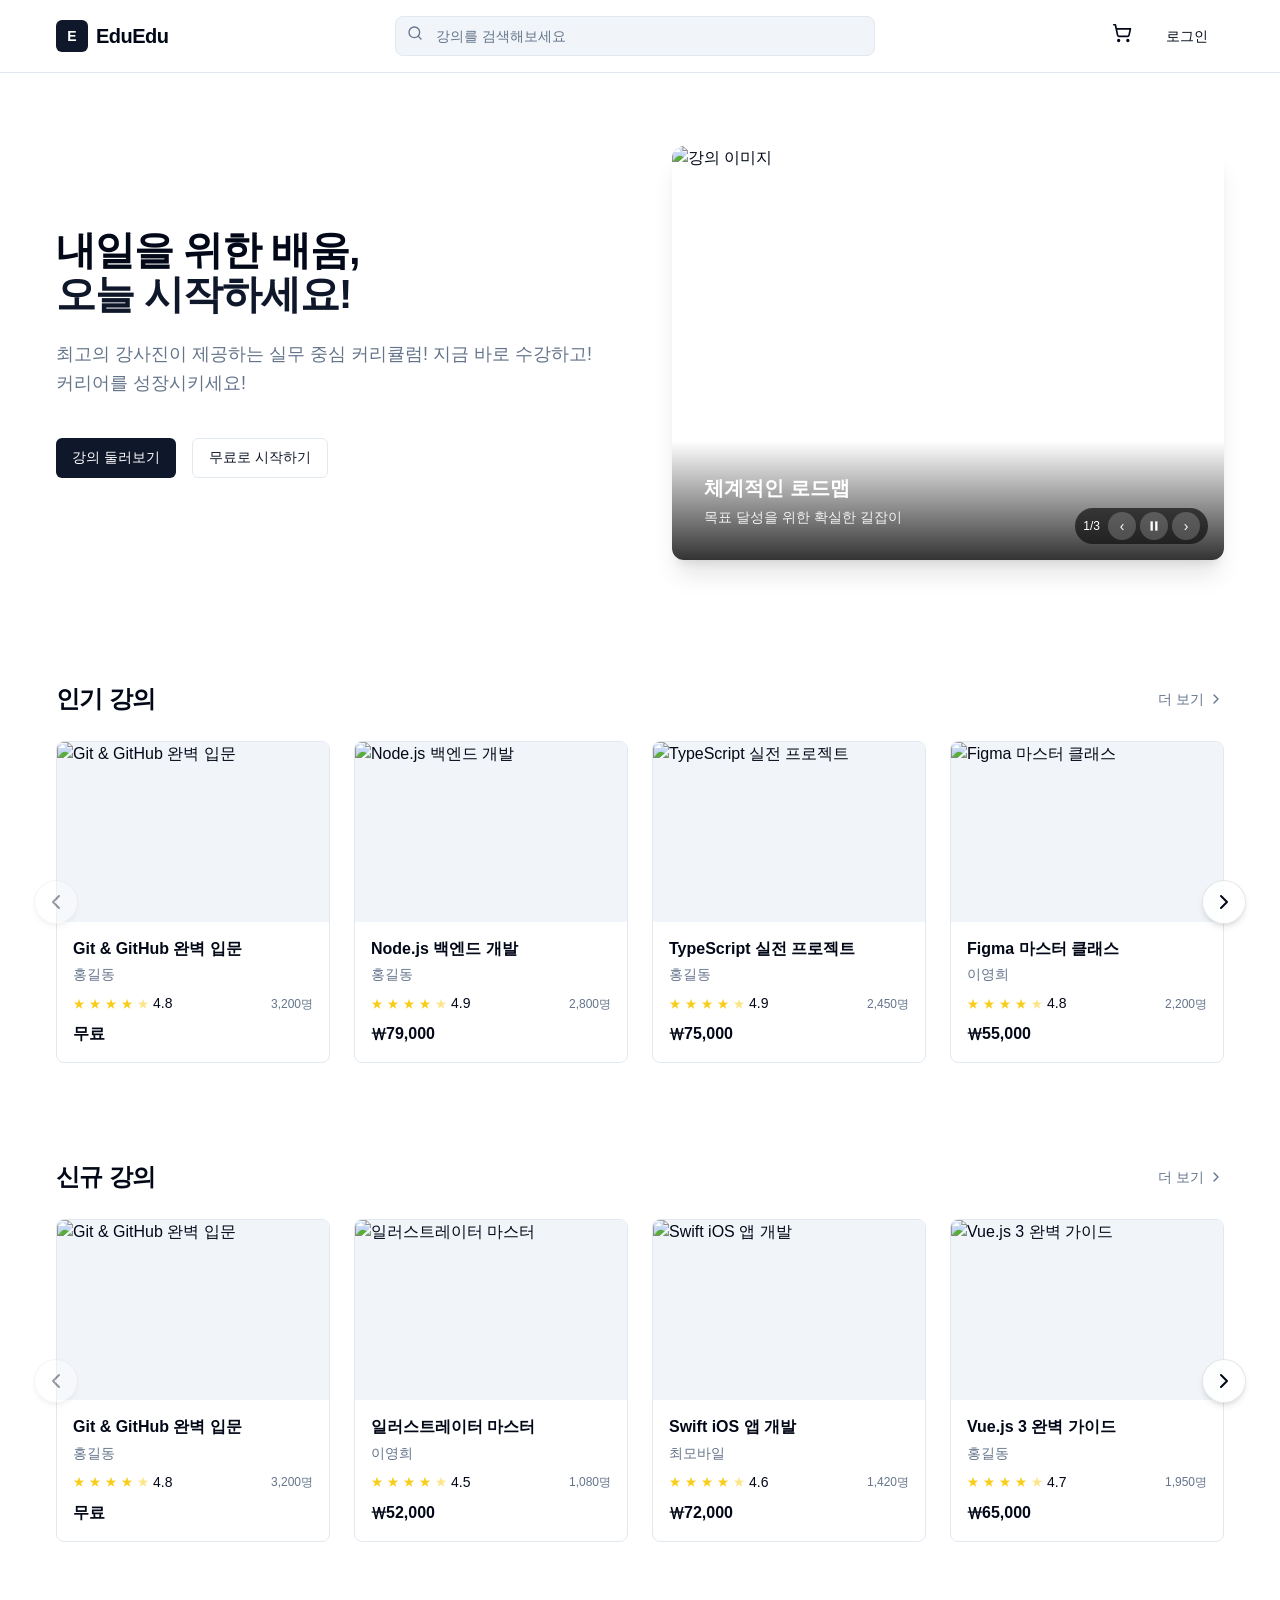
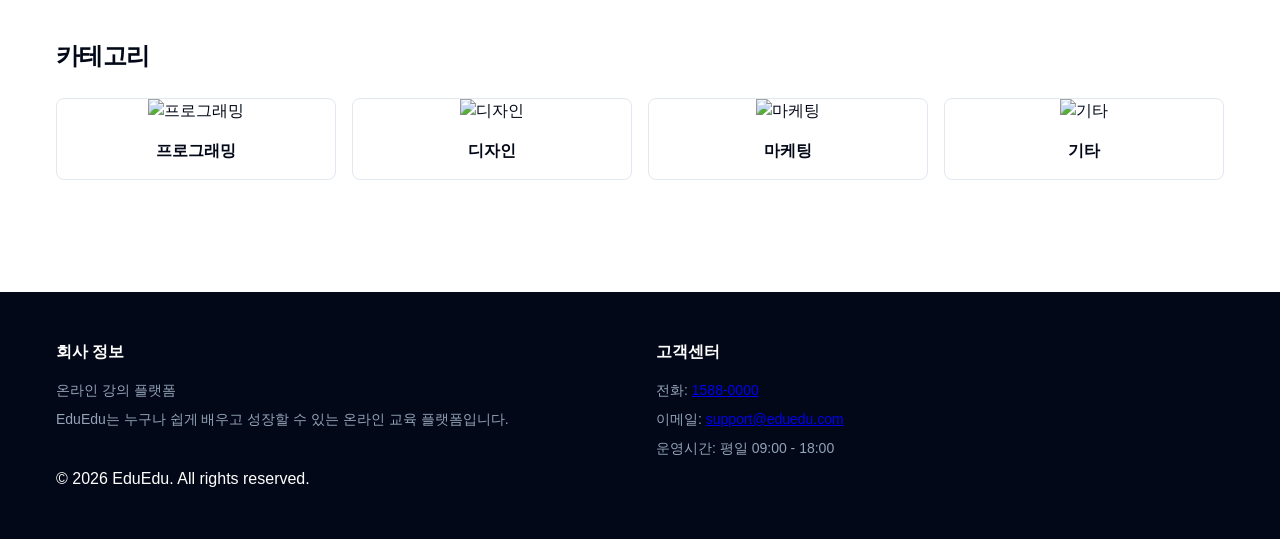
==== commit bae4ccb7: "실습 가이드 문서 추가" ====
--- a/index.html
+++ b/index.html
@@ -5,86 +5,14 @@
   <meta name="viewport" content="width=device-width, initial-scale=1.0" />
   <title>온라인 강의 플랫폼 - 메인</title>
   <!-- Swiper CSS -->
-  <link
-   rel="stylesheet"
-   href="https://cdn.jsdelivr.net/npm/swiper@11/swiper-bundle.min.css"
-  />
+  <link rel="stylesheet" href="https://cdn.jsdelivr.net/npm/swiper@11/swiper-bundle.min.css" />
   <link rel="stylesheet" href="css/style.css" />
   <link rel="stylesheet" href="css/components.css" />
   <link rel="stylesheet" href="css/responsive.css" />
  </head>
  <body>
-  <!-- 헤더 -->
-  <header class="header">
-   <div class="container">
-    <div class="header-content">
-     <div class="logo">
-      <a href="index.html">
-       <span class="logo-icon">🔧</span>
-       <span class="logo-text">EduEdu</span>
-      </a>
-     </div>
-
-     <div class="header-center">
-      <!-- 검색 -->
-      <div class="search-box">
-       <label class="sr-only" for="searchInput">강의 검색</label>
-       <span class="search-icon">🔍</span>
-       <input
-        id="searchInput"
-        type="text"
-        placeholder="강의를 검색해보세요"
-        autocomplete="off"
-       />
-       <div class="search-dropdown" id="searchDropdown" style="display: none">
-        <div class="search-dropdown-header">
-         <span>최근 검색어</span>
-         <button class="clear-search" id="clearSearch">전체 삭제</button>
-        </div>
-        <div class="recent-searches" id="recentSearches"></div>
-        <div class="search-dropdown-header">
-         <span>🏔️ 추천 검색어</span>
-        </div>
-        <div class="recommended-searches">
-         <a href="courses.html?query=UX/UI 디자인">UX/UI 디자인</a>
-         <a href="courses.html?query=웹퍼블리싱">웹퍼블리싱</a>
-         <a href="courses.html?query=웹디자인">웹디자인</a>
-        </div>
-       </div>
-      </div>
-     </div>
-
-     <div class="header-actions">
-      <!-- 사용자 -->
-      <div class="user-menu">
-       <a href="login.html" class="btn btn-ghost" id="loginBtn">로그인</a>
-       <div
-        class="user-profile-wrapper"
-        id="userProfileWrapper"
-        style="display: none"
-       >
-        <button class="user-profile-btn" id="userProfileBtn">
-         <img
-          src="https://picsum.photos/40/40?random=100"
-          alt="프로필"
-          class="user-avatar"
-          id="userAvatar"
-         />
-         <span id="userName"></span>
-         <span class="dropdown-icon">▼</span>
-        </button>
-        <div class="user-dropdown" id="userDropdown" style="display: none">
-         <a href="profile.html">마이 페이지</a>
-         <a href="dashboard.html">내 강의보기</a>
-         <a href="#" id="transactionLink">거래내역</a>
-         <a href="#" id="logoutLink">로그아웃</a>
-        </div>
-       </div>
-      </div>
-     </div>
-    </div>
-   </div>
-  </header>
+  <!-- 헤더 (웹 컴포넌트) -->
+  <app-header></app-header>
 
   <!-- 히어로 섹션 -->
   <section class="hero">
@@ -96,8 +24,7 @@
        <span class="hero-title-line2">오늘 시작하세요!</span>
       </h1>
       <p class="hero-description">
-       최고의 강사진이 제공하는 실무 중심 커리큘럼! 지금 바로 수강하고! 커리어를
-       성장시키세요!
+       최고의 강사진이 제공하는 실무 중심 커리큘럼! 지금 바로 수강하고! 커리어를 성장시키세요!
       </p>
       <div class="hero-buttons">
        <a href="courses.html" class="btn btn-primary">강의 둘러보기</a>
@@ -131,14 +58,23 @@
        </div>
        <div class="carousel-controls">
         <span class="carousel-counter">
-         <span class="swiper-counter-current">1</span>/<span
-          class="swiper-counter-total"
-          >3</span
+         <span class="swiper-counter-current">1</span>/<span class="swiper-counter-total">3</span>
+        </span>
+        <button class="carousel-btn swiper-button-prev-custom" aria-label="이전 슬라이드">‹</button>
+        <button class="carousel-btn swiper-button-play-pause" aria-label="캐러셀 일시정지">
+         <svg
+          xmlns="http://www.w3.org/2000/svg"
+          width="14"
+          height="14"
+          viewBox="0 0 24 24"
+          fill="currentColor"
+          stroke="none"
          >
-        </span>
-        <button class="carousel-btn swiper-button-prev-custom">‹</button>
-        <button class="carousel-btn swiper-button-play-pause">❚❚</button>
-        <button class="carousel-btn swiper-button-next-custom">›</button>
+          <rect x="6" y="4" width="4" height="16" />
+          <rect x="14" y="4" width="4" height="16" />
+         </svg>
+        </button>
+        <button class="carousel-btn swiper-button-next-custom" aria-label="다음 슬라이드">›</button>
        </div>
       </div>
      </div>
@@ -149,9 +85,61 @@
   <!-- 인기 강의 섹션 -->
   <section class="popular-courses">
    <div class="container">
-    <h2 class="section-title">인기 강의</h2>
-    <div class="courses-grid" id="popularCourses">
-     <!-- 강의 카드가 여기에 동적으로 추가됩니다 -->
+    <div class="section-header">
+     <h2 class="section-title">인기 강의</h2>
+     <a href="courses.html?sort=students" class="section-link">
+      더 보기
+      <svg
+       xmlns="http://www.w3.org/2000/svg"
+       width="16"
+       height="16"
+       viewBox="0 0 24 24"
+       fill="none"
+       stroke="currentColor"
+       stroke-width="2"
+       stroke-linecap="round"
+       stroke-linejoin="round"
+      >
+       <path d="m9 18 6-6-6-6" />
+      </svg>
+     </a>
+    </div>
+    <div class="swiper-container">
+     <div class="swiper courses-swiper" id="popularCoursesSwiper">
+      <div class="swiper-wrapper" id="popularCourses">
+       <!-- 강의 카드가 여기에 동적으로 추가됩니다 -->
+      </div>
+     </div>
+     <button class="swiper-nav-btn swiper-nav-prev popular-prev" aria-label="이전">
+      <svg
+       xmlns="http://www.w3.org/2000/svg"
+       width="24"
+       height="24"
+       viewBox="0 0 24 24"
+       fill="none"
+       stroke="currentColor"
+       stroke-width="2"
+       stroke-linecap="round"
+       stroke-linejoin="round"
+      >
+       <path d="m15 18-6-6 6-6" />
+      </svg>
+     </button>
+     <button class="swiper-nav-btn swiper-nav-next popular-next" aria-label="다음">
+      <svg
+       xmlns="http://www.w3.org/2000/svg"
+       width="24"
+       height="24"
+       viewBox="0 0 24 24"
+       fill="none"
+       stroke="currentColor"
+       stroke-width="2"
+       stroke-linecap="round"
+       stroke-linejoin="round"
+      >
+       <path d="m9 18 6-6-6-6" />
+      </svg>
+     </button>
     </div>
    </div>
   </section>
@@ -159,9 +147,61 @@
   <!-- 신규 강의 섹션 -->
   <section class="new-courses">
    <div class="container">
-    <h2 class="section-title">신규 강의</h2>
-    <div class="courses-grid" id="newCourses">
-     <!-- 강의 카드가 여기에 동적으로 추가됩니다 -->
+    <div class="section-header">
+     <h2 class="section-title">신규 강의</h2>
+     <a href="courses.html?sort=newest" class="section-link">
+      더 보기
+      <svg
+       xmlns="http://www.w3.org/2000/svg"
+       width="16"
+       height="16"
+       viewBox="0 0 24 24"
+       fill="none"
+       stroke="currentColor"
+       stroke-width="2"
+       stroke-linecap="round"
+       stroke-linejoin="round"
+      >
+       <path d="m9 18 6-6-6-6" />
+      </svg>
+     </a>
+    </div>
+    <div class="swiper-container">
+     <div class="swiper courses-swiper" id="newCoursesSwiper">
+      <div class="swiper-wrapper" id="newCourses">
+       <!-- 강의 카드가 여기에 동적으로 추가됩니다 -->
+      </div>
+     </div>
+     <button class="swiper-nav-btn swiper-nav-prev new-prev" aria-label="이전">
+      <svg
+       xmlns="http://www.w3.org/2000/svg"
+       width="24"
+       height="24"
+       viewBox="0 0 24 24"
+       fill="none"
+       stroke="currentColor"
+       stroke-width="2"
+       stroke-linecap="round"
+       stroke-linejoin="round"
+      >
+       <path d="m15 18-6-6 6-6" />
+      </svg>
+     </button>
+     <button class="swiper-nav-btn swiper-nav-next new-next" aria-label="다음">
+      <svg
+       xmlns="http://www.w3.org/2000/svg"
+       width="24"
+       height="24"
+       viewBox="0 0 24 24"
+       fill="none"
+       stroke="currentColor"
+       stroke-width="2"
+       stroke-linecap="round"
+       stroke-linejoin="round"
+      >
+       <path d="m9 18 6-6-6-6" />
+      </svg>
+     </button>
     </div>
    </div>
   </section>
@@ -191,28 +231,13 @@
    </div>
   </section>
 
-  <!-- 푸터 -->
-  <footer class="footer">
-   <div class="container">
-    <div class="footer-content">
-     <div class="footer-section">
-      <h3>회사 정보</h3>
-      <p>온라인 강의 플랫폼</p>
-     </div>
-     <div class="footer-section">
-      <h3>고객센터</h3>
-      <p>전화: 1588-0000</p>
-      <p>이메일: support@learn.com</p>
-     </div>
-    </div>
-   </div>
-  </footer>
+  <!-- 푸터 (웹 컴포넌트) -->
+  <app-footer></app-footer>
 
   <!-- 스크립트 -->
-  <!-- Swiper JS -->
+  <!-- Swiper JS (캐러셀 라이브러리) -->
   <script src="https://cdn.jsdelivr.net/npm/swiper@11/swiper-bundle.min.js"></script>
-  <script src="js/storage.js"></script>
-  <script src="js/utils.js"></script>
-  <script src="js/main.js"></script>
+  <!-- ES 모듈 방식의 앱 진입점 -->
+  <script type="module" src="js/app.js" data-page="main"></script>
  </body>
 </html>
--- a/css/style.css
+++ b/css/style.css
@@ -1,75 +1,17 @@
 /**
  * style.css
- * - 기본 스타일 및 레이아웃
+ * - 레이아웃, 섹션, 공통 스타일
+ * - 디자인 토큰은 variables.css에서 로드
  */
 
-:root {
- /* 컬러 시스템 */
- --primary: #0066ff;
- --primary-dark: #0052cc;
- --primary-light: #3399ff;
- --secondary: #ff6600;
- --secondary-dark: #cc5200;
- --success: #00cc66;
- --warning: #ff9900;
- --error: #ff3333;
- --info: #3399ff;
-
- /* Neutral Colors */
- --black: #000000;
- --gray-900: #1a1a1a;
- --gray-800: #333333;
- --gray-500: #808080;
- --gray-200: #e5e5e5;
- --gray-100: #f5f5f5;
- --white: #ffffff;
-
- /* 텍스트 */
- --text-primary: var(--gray-900);
- --text-secondary: var(--gray-500);
- --text-muted: var(--gray-500);
-
- /* 배경 */
- --bg-primary: var(--white);
- --bg-secondary: var(--gray-100);
- --bg-card: var(--white);
-
- /* 테두리 */
- --border-color: var(--gray-200);
-
- /* 간격 */
- --spacing-xs: 4px;
- --spacing-sm: 8px;
- --spacing-md: 16px;
- --spacing-lg: 24px;
- --spacing-xl: 32px;
- --spacing-2xl: 48px;
- --spacing-3xl: 64px;
-
- /* 타이포그래피 */
- --font-family: -apple-system, BlinkMacSystemFont, "Segoe UI", Roboto,
-  "Helvetica Neue", Arial, sans-serif;
- --font-size-xs: 12px;
- --font-size-sm: 14px;
- --font-size-base: 16px;
- --font-size-lg: 18px;
- --font-size-xl: 24px;
- --font-size-2xl: 36px;
- --font-size-3xl: 48px;
-
- /* 그림자 */
- --shadow-sm: 0 1px 2px rgba(0, 0, 0, 0.05);
- --shadow-md: 0 4px 6px rgba(0, 0, 0, 0.1);
- --shadow-lg: 0 10px 15px rgba(0, 0, 0, 0.1);
-
- /* Border Radius */
- --radius-sm: 4px;
- --radius-md: 8px;
- --radius-lg: 12px;
-}
-
-/* 리셋 */
-* {
+@import url("variables.css");
+
+/* ============================================================================
+   Reset & Base
+   ============================================================================ */
+*,
+*::before,
+*::after {
  margin: 0;
  padding: 0;
  box-sizing: border-box;
@@ -79,26 +21,33 @@
  font-family: var(--font-family);
  font-size: var(--font-size-base);
  line-height: 1.5;
- color: var(--text-primary);
- background-color: var(--bg-primary);
-}
-
-/* 컨테이너 */
+ color: var(--color-foreground);
+ background-color: var(--color-background);
+ -webkit-font-smoothing: antialiased;
+ -moz-osx-font-smoothing: grayscale;
+}
+
+/* ============================================================================
+   Layout
+   ============================================================================ */
+
 .container {
  max-width: 1200px;
  margin: 0 auto;
  padding: 0 var(--spacing-md);
 }
 
-/* 헤더 */
+/* ============================================================================
+   Header
+   ============================================================================ */
+
 .header {
- background-color: var(--bg-primary);
- border-bottom: 1px solid var(--border-color);
+ background-color: var(--color-background);
+ border-bottom: 1px solid var(--color-border);
  padding: var(--spacing-md) 0;
  position: sticky;
  top: 0;
  z-index: 100;
- box-shadow: var(--shadow-sm);
 }
 
 .header-content {
@@ -113,9 +62,14 @@
  align-items: center;
  gap: var(--spacing-sm);
  font-size: var(--font-size-xl);
- font-weight: bold;
- color: var(--primary);
+ font-weight: 700;
+ color: var(--color-foreground);
  text-decoration: none;
+ transition: opacity var(--transition-fast);
+}
+
+.logo a:hover {
+ opacity: 0.8;
 }
 
 .logo-icon {
@@ -124,14 +78,16 @@
  justify-content: center;
  width: 32px;
  height: 32px;
- background-color: var(--primary);
- color: var(--white);
- border-radius: 50%;
- font-size: 18px;
+ background-color: var(--color-primary);
+ color: white;
+ border-radius: var(--radius-md);
+ font-size: var(--font-size-sm);
+ font-weight: 600;
 }
 
 .logo-text {
- font-weight: 600;
+ font-weight: 700;
+ letter-spacing: -0.025em;
 }
 
 .header-center {
@@ -139,27 +95,37 @@
  justify-content: center;
 }
 
+/* Search Box */
 .search-box {
  position: relative;
  width: 100%;
- max-width: 500px;
+ max-width: 480px;
 }
 
 .search-box input {
  width: 100%;
+ height: 40px;
  padding: var(--spacing-sm) var(--spacing-md) var(--spacing-sm) 40px;
- border: 1px solid var(--gray-200);
- border-radius: 24px;
- font-size: var(--font-size-base);
- background-color: var(--gray-100);
- transition: all 0.2s;
+ border: 1px solid var(--color-border);
+ border-radius: var(--radius-lg);
+ font-size: var(--font-size-sm);
+ background-color: var(--color-muted);
+ transition: all var(--transition-fast);
 }
 
 .search-box input:focus {
  outline: none;
- border-color: var(--primary);
- background-color: var(--white);
- box-shadow: 0 0 0 3px rgba(0, 102, 255, 0.1);
+ border-color: var(--color-primary);
+ background-color: var(--color-background);
+ box-shadow: 0 0 0 2px hsl(var(--primary) / 0.1);
+}
+
+.search-box input:focus-visible {
+ outline: none;
+}
+
+.search-box input::placeholder {
+ color: var(--color-muted-foreground);
 }
 
 .search-icon {
@@ -167,18 +133,20 @@
  left: 12px;
  top: 50%;
  transform: translateY(-50%);
- font-size: 18px;
- color: var(--gray-500);
+ color: var(--color-muted-foreground);
  pointer-events: none;
-}
-
+ font-size: var(--font-size-sm);
+}
+
+/* Search Dropdown */
 .search-dropdown {
  position: absolute;
  top: calc(100% + 8px);
  left: 0;
  right: 0;
- background: var(--white);
- border-radius: var(--radius-md);
+ background: var(--color-background);
+ border: 1px solid var(--color-border);
+ border-radius: var(--radius-lg);
  box-shadow: var(--shadow-lg);
  padding: var(--spacing-md);
  z-index: 1000;
@@ -188,71 +156,94 @@
  display: flex;
  justify-content: space-between;
  align-items: center;
- margin-bottom: var(--spacing-md);
- font-size: var(--font-size-sm);
- font-weight: 600;
- color: var(--text-secondary);
+ margin-bottom: var(--spacing-sm);
+ font-size: var(--font-size-sm);
+ font-weight: 500;
+ color: var(--color-muted-foreground);
 }
 
 .clear-search {
  background: none;
  border: none;
- color: var(--primary);
+ color: var(--color-primary);
  cursor: pointer;
  font-size: var(--font-size-sm);
  padding: 0;
+ transition: opacity var(--transition-fast);
+}
+
+.clear-search:hover {
+ opacity: 0.7;
 }
 
 .recent-searches {
  display: flex;
  flex-wrap: wrap;
  gap: var(--spacing-sm);
- margin-bottom: var(--spacing-lg);
+ margin-bottom: var(--spacing-md);
 }
 
 .recent-search-tag {
  display: inline-flex;
  align-items: center;
  gap: var(--spacing-xs);
- padding: var(--spacing-xs) var(--spacing-md);
- background-color: var(--gray-100);
- border-radius: 20px;
- font-size: var(--font-size-sm);
- color: var(--text-primary);
+ padding: var(--spacing-xs) var(--spacing-sm);
+ background-color: var(--color-muted);
+ border-radius: var(--radius-full);
+ font-size: var(--font-size-sm);
+ color: var(--color-foreground);
  cursor: pointer;
+ transition: background-color var(--transition-fast);
+}
+
+.recent-search-tag:hover {
+ background-color: var(--color-border);
 }
 
 .recent-search-tag .remove-btn {
  background: none;
  border: none;
- color: var(--error);
+ color: var(--color-muted-foreground);
  cursor: pointer;
  padding: 0;
  margin-left: var(--spacing-xs);
+ font-size: var(--font-size-xs);
+ line-height: 1;
+ transition: color var(--transition-fast);
+}
+
+.recent-search-tag .remove-btn:hover {
+ color: var(--color-destructive);
+}
+
+.no-recent {
+ color: var(--color-muted-foreground);
+ font-size: var(--font-size-sm);
 }
 
 .recommended-searches {
  display: flex;
  flex-direction: column;
+ gap: var(--spacing-xs);
+}
+
+.recommended-searches a {
+ color: var(--color-foreground);
+ text-decoration: none;
+ font-size: var(--font-size-sm);
+ padding: var(--spacing-xs) 0;
+ transition: color var(--transition-fast);
+}
+
+.recommended-searches a:hover {
+ color: var(--color-primary);
+}
+
+/* Header Actions */
+.header-actions {
+ display: flex;
+ align-items: center;
  gap: var(--spacing-sm);
-}
-
-.recommended-searches a {
- color: var(--text-primary);
- text-decoration: none;
- font-size: var(--font-size-base);
- padding: var(--spacing-xs) 0;
- transition: color 0.2s;
-}
-
-.recommended-searches a:hover {
- color: var(--primary);
-}
-
-.header-actions {
- display: flex;
- align-items: center;
- gap: var(--spacing-md);
 }
 
 .user-menu {
@@ -270,64 +261,69 @@
  align-items: center;
  gap: var(--spacing-sm);
  background: none;
- border: none;
+ border: 1px solid transparent;
  cursor: pointer;
- padding: var(--spacing-xs);
- border-radius: var(--radius-md);
- transition: background-color 0.2s;
+ padding: var(--spacing-xs) var(--spacing-sm);
+ border-radius: var(--radius-lg);
+ transition: all var(--transition-fast);
+ font-size: var(--font-size-sm);
+ color: var(--color-foreground);
 }
 
 .user-profile-btn:hover {
- background-color: var(--bg-secondary);
+ background-color: var(--color-muted);
 }
 
 .user-avatar {
  width: 32px;
  height: 32px;
- border-radius: 50%;
+ border-radius: var(--radius-full);
  object-fit: cover;
 }
 
 .dropdown-icon {
  font-size: 10px;
- color: var(--text-secondary);
+ color: var(--color-muted-foreground);
+ transition: transform var(--transition-fast);
 }
 
 .user-dropdown {
  position: absolute;
  top: calc(100% + 8px);
  right: 0;
- background: var(--white);
- border-radius: var(--radius-md);
+ background: var(--color-background);
+ border: 1px solid var(--color-border);
+ border-radius: var(--radius-lg);
  box-shadow: var(--shadow-lg);
- padding: var(--spacing-sm);
- min-width: 150px;
+ padding: var(--spacing-xs);
+ min-width: 160px;
  z-index: 1000;
 }
 
 .user-dropdown a {
  display: block;
  padding: var(--spacing-sm) var(--spacing-md);
- color: var(--text-primary);
+ color: var(--color-foreground);
  text-decoration: none;
- border-radius: var(--radius-sm);
- transition: background-color 0.2s;
+ border-radius: var(--radius-md);
+ font-size: var(--font-size-sm);
+ transition: background-color var(--transition-fast);
 }
 
 .user-dropdown a:hover {
- background-color: var(--bg-secondary);
+ background-color: var(--color-muted);
 }
 
 .user-dropdown a:last-child:hover {
- background-color: rgba(255, 51, 51, 0.1);
- color: var(--error);
-}
-
-/* 히어로 섹션 */
+ background-color: hsl(0 84.2% 60.2% / 0.1);
+ color: var(--color-destructive);
+}
+
+/* Hero Section */
 .hero {
- background-color: var(--white);
+ background-color: var(--color-background);
  padding: var(--spacing-3xl) 0;
- min-height: 600px;
+ min-height: 560px;
  display: flex;
  align-items: center;
 }
@@ -342,63 +338,46 @@
 .hero-content {
  display: flex;
  flex-direction: column;
- gap: var(--spacing-lg);
+ gap: var(--spacing-md);
 }
 
 .hero-title-line1,
 .hero-title-line2 {
  display: block;
- font-size: var(--font-size-3xl);
- font-weight: bold;
- line-height: 1.2;
+ font-size: var(--font-size-4xl);
+ font-weight: 700;
+ line-height: 1.1;
+ letter-spacing: -0.025em;
 }
 
 .hero-title-line1 {
- color: var(--text-primary);
- margin-bottom: var(--spacing-xs);
+ color: var(--color-foreground);
 }
 
 .hero-title-line2 {
- color: var(--primary);
- font-size: 52px;
+ color: var(--color-primary);
 }
 
 .hero-description {
  font-size: var(--font-size-lg);
- color: var(--text-secondary);
+ color: var(--color-muted-foreground);
  line-height: 1.6;
- margin: var(--spacing-md) 0;
+ margin: var(--spacing-sm) 0;
 }
 
 .hero-buttons {
  display: flex;
  gap: var(--spacing-md);
- margin-top: var(--spacing-lg);
-}
-
-.btn-outline {
- background-color: var(--white);
- color: var(--primary);
- border: 2px solid var(--primary);
- padding: var(--spacing-sm) var(--spacing-lg);
- border-radius: var(--radius-md);
- text-decoration: none;
- font-weight: 500;
- transition: all 0.2s;
- display: inline-block;
-}
-
-.btn-outline:hover {
- background-color: var(--primary);
- color: var(--white);
-}
-
-/* 히어로 캐러셀 - Swiper */
+ margin-top: var(--spacing-md);
+}
+
+/* Hero Carousel */
 .hero-carousel {
  position: relative;
- border-radius: var(--radius-lg);
+ border-radius: var(--radius-xl);
  overflow: hidden;
  aspect-ratio: 4 / 3;
+ box-shadow: var(--shadow-xl);
 }
 
 .hero-swiper {
@@ -423,88 +402,85 @@
  bottom: 0;
  left: 0;
  right: 0;
- background: linear-gradient(to top, rgba(0, 0, 0, 0.7), transparent);
+ background: linear-gradient(to top, rgba(0, 0, 0, 0.8), transparent);
  padding: var(--spacing-xl);
- color: var(--white);
+ color: white;
 }
 
 .carousel-overlay h3 {
- font-size: var(--font-size-2xl);
- font-weight: bold;
+ font-size: var(--font-size-xl);
+ font-weight: 600;
  margin-bottom: var(--spacing-xs);
 }
 
 .carousel-overlay p {
- font-size: var(--font-size-base);
+ font-size: var(--font-size-sm);
  opacity: 0.9;
 }
 
-/* Swiper 커스텀 컨트롤 */
+/* Carousel Controls */
 .carousel-controls {
  position: absolute;
- bottom: var(--spacing-lg);
- right: var(--spacing-lg);
- display: flex;
- align-items: center;
- gap: var(--spacing-sm);
- background: rgba(0, 0, 0, 0.5);
- backdrop-filter: blur(10px);
- padding: var(--spacing-sm) var(--spacing-md);
- border-radius: 24px;
+ bottom: var(--spacing-md);
+ right: var(--spacing-md);
+ display: flex;
+ align-items: center;
+ gap: var(--spacing-xs);
+ background: rgba(0, 0, 0, 0.6);
+ backdrop-filter: blur(8px);
+ padding: var(--spacing-xs) var(--spacing-sm);
+ border-radius: var(--radius-full);
  z-index: 10;
 }
 
 .carousel-counter {
- color: var(--white);
- font-size: var(--font-size-sm);
- margin-right: var(--spacing-sm);
+ color: white;
+ font-size: var(--font-size-xs);
+ margin-right: var(--spacing-xs);
 }
 
 .carousel-btn {
- width: 32px;
- height: 32px;
+ width: 28px;
+ height: 28px;
  border: none;
  background: rgba(255, 255, 255, 0.2);
- color: var(--white);
- border-radius: 50%;
+ color: white;
+ border-radius: var(--radius-full);
  cursor: pointer;
  display: flex;
  align-items: center;
  justify-content: center;
- font-size: 18px;
- transition: background-color 0.2s;
+ font-size: var(--font-size-sm);
+ transition: background-color var(--transition-fast);
 }
 
 .carousel-btn:hover {
  background: rgba(255, 255, 255, 0.3);
 }
 
-/* Swiper 기본 스타일 오버라이드 */
 .hero-swiper .swiper-button-prev,
-.hero-swiper .swiper-button-next {
- display: none; /* 커스텀 버튼 사용 */
-}
-
+.hero-swiper .swiper-button-next,
 .hero-swiper .swiper-pagination {
- display: none; /* 커스텀 카운터 사용 */
-}
-
-/* 섹션 */
+ display: none;
+}
+
+/* Sections */
 section {
  padding: var(--spacing-2xl) 0;
 }
 
 .section-title {
  font-size: var(--font-size-2xl);
- font-weight: bold;
- margin-bottom: var(--spacing-xl);
- color: var(--text-primary);
-}
-
-/* 푸터 */
+ font-weight: 700;
+ margin-bottom: var(--spacing-lg);
+ color: var(--color-foreground);
+ letter-spacing: -0.025em;
+}
+
+/* Footer */
 .footer {
- background-color: var(--gray-900);
- color: var(--white);
+ background-color: var(--color-foreground);
+ color: white;
  padding: var(--spacing-2xl) 0;
  margin-top: var(--spacing-3xl);
 }
@@ -516,15 +492,18 @@
 }
 
 .footer-section h3 {
+ font-size: var(--font-size-base);
+ font-weight: 600;
  margin-bottom: var(--spacing-md);
 }
 
 .footer-section p {
- color: var(--gray-500);
+ color: hsl(215 20% 65%);
  margin-bottom: var(--spacing-sm);
-}
-
-/* 스크린 리더 전용 */
+ font-size: var(--font-size-sm);
+}
+
+/* Screen Reader Only */
 .sr-only {
  position: absolute;
  width: 1px;
@@ -537,7 +516,7 @@
  border-width: 0;
 }
 
-/* 로딩 스피너 */
+/* Loading Spinner */
 .loading-spinner {
  display: flex;
  justify-content: center;
@@ -546,12 +525,12 @@
 }
 
 .spinner {
- width: 40px;
- height: 40px;
- border: 4px solid var(--gray-200);
- border-top-color: var(--primary);
- border-radius: 50%;
- animation: spin 1s linear infinite;
+ width: 32px;
+ height: 32px;
+ border: 3px solid var(--color-border);
+ border-top-color: var(--color-primary);
+ border-radius: var(--radius-full);
+ animation: spin 0.8s linear infinite;
 }
 
 @keyframes spin {
@@ -560,27 +539,28 @@
  }
 }
 
-/* 빈 상태 */
+/* Empty State */
 .empty-state {
  text-align: center;
  padding: var(--spacing-2xl);
- color: var(--text-secondary);
-}
-
-/* 토스트 메시지 */
+ color: var(--color-muted-foreground);
+}
+
+/* Toast */
 .toast {
  position: fixed;
  bottom: var(--spacing-xl);
  right: var(--spacing-xl);
  padding: var(--spacing-md) var(--spacing-lg);
- background-color: var(--gray-900);
- color: var(--white);
- border-radius: var(--radius-md);
+ background-color: var(--color-foreground);
+ color: white;
+ border-radius: var(--radius-lg);
  box-shadow: var(--shadow-lg);
  opacity: 0;
- transform: translateY(20px);
- transition: opacity 0.3s, transform 0.3s;
+ transform: translateY(16px);
+ transition: opacity var(--transition-base), transform var(--transition-base);
  z-index: 1000;
+ font-size: var(--font-size-sm);
 }
 
 .toast.show {
@@ -589,13 +569,14 @@
 }
 
 .toast-success {
- background-color: var(--success);
+ background-color: var(--color-success);
 }
 
 .toast-error {
- background-color: var(--error);
+ background-color: var(--color-destructive);
 }
 
 .toast-warning {
- background-color: var(--warning);
-}
+ background-color: var(--color-warning);
+ color: var(--color-foreground);
+}
--- a/css/components.css
+++ b/css/components.css
@@ -1,79 +1,142 @@
 /**
  * components.css
- * - 재사용 가능한 컴포넌트 스타일
+ * - shadcn/ui 스타일 기반 재사용 컴포넌트
  */
 
-/* 버튼 */
+/* ============================================================================
+   Buttons
+   ============================================================================ */
+
 .btn {
- display: inline-block;
- padding: var(--spacing-sm) var(--spacing-lg);
- font-size: var(--font-size-base);
+ display: inline-flex;
+ align-items: center;
+ justify-content: center;
+ gap: var(--spacing-sm);
+ padding: 0.5rem 1rem;
+ font-size: var(--font-size-sm);
  font-weight: 500;
  text-align: center;
  text-decoration: none;
  border: none;
  border-radius: var(--radius-md);
  cursor: pointer;
- transition: all 0.2s;
- min-height: 44px;
+ transition: all var(--transition-fast);
+ min-height: 40px;
  line-height: 1.5;
+ white-space: nowrap;
+}
+
+.btn:disabled {
+ pointer-events: none;
+ opacity: 0.5;
+}
+
+.btn:focus-visible {
+ outline: 2px solid var(--color-primary);
+ outline-offset: 2px;
 }
 
 .btn-primary {
- background-color: var(--primary);
- color: var(--white);
+ background-color: var(--color-primary);
+ color: white;
 }
 
 .btn-primary:hover {
- background-color: var(--primary-dark);
-}
-
-.btn-primary:disabled {
- background-color: var(--gray-200);
- color: var(--gray-500);
- cursor: not-allowed;
+ background-color: var(--color-primary-hover);
 }
 
 .btn-secondary {
+ background-color: var(--color-muted);
+ color: var(--color-foreground);
+ border: 1px solid var(--color-border);
+}
+
+.btn-secondary:hover {
+ background-color: var(--color-border);
+}
+
+.btn-outline {
  background-color: transparent;
- color: var(--primary);
- border: 1px solid var(--primary);
-}
-
-.btn-secondary:hover {
- background-color: var(--primary);
- color: var(--white);
-}
-
-.btn-secondary:disabled {
- border-color: var(--gray-200);
- color: var(--gray-500);
- cursor: not-allowed;
+ color: var(--color-primary);
+ border: 1px solid var(--color-border);
+}
+
+.btn-outline:hover {
+ background-color: var(--color-muted);
+ border-color: var(--color-primary);
 }
 
 .btn-ghost {
  background-color: transparent;
- color: var(--text-primary);
- border: none;
+ color: var(--color-foreground);
 }
 
 .btn-ghost:hover {
- background-color: var(--bg-secondary);
-}
-
-/* 강의 카드 */
+ background-color: var(--color-muted);
+}
+
+.btn-destructive {
+ background-color: var(--color-destructive);
+ color: white;
+}
+
+.btn-destructive:hover {
+ background-color: hsl(0 84.2% 50%);
+}
+
+.btn-sm {
+ padding: 0.25rem 0.75rem;
+ font-size: var(--font-size-xs);
+ min-height: 32px;
+}
+
+.btn-lg {
+ padding: 0.75rem 1.5rem;
+ font-size: var(--font-size-base);
+ min-height: 48px;
+}
+
+.btn-block {
+ display: flex;
+ width: 100%;
+}
+
+.btn-icon {
+ width: 40px;
+ height: 40px;
+ padding: 0;
+}
+
+.btn-icon.btn-sm {
+ width: 32px;
+ height: 32px;
+}
+
+/* ============================================================================
+   Course Cards
+   ============================================================================ */
+
 .courses-grid {
  display: grid;
- grid-template-columns: repeat(auto-fill, minmax(280px, 1fr));
+ grid-template-columns: repeat(3, 1fr);
  gap: var(--spacing-lg);
 }
 
+/* 빈 상태가 grid 안에 있을 때 전체 너비 차지 */
+.courses-grid > .empty-state {
+ grid-column: 1 / -1;
+ padding: var(--spacing-2xl);
+ background: var(--color-muted);
+ border-radius: var(--radius-lg);
+ text-align: center;
+}
+
 .course-card {
- background-color: var(--bg-card);
- border: 1px solid var(--border-color);
- border-radius: var(--radius-md);
+ background-color: var(--color-card);
+ border: 1px solid var(--color-border);
+ border-radius: var(--radius-lg);
  overflow: hidden;
- transition: transform 0.2s, box-shadow 0.2s;
+ transition: all var(--transition-base);
  cursor: pointer;
  text-decoration: none;
  color: inherit;
@@ -81,15 +144,15 @@
 }
 
 .course-card:hover {
- transform: translateY(-4px);
- box-shadow: var(--shadow-lg);
+ box-shadow: var(--shadow-md);
+ border-color: var(--color-primary);
 }
 
 .course-card-thumbnail {
  width: 100%;
- height: 200px;
+ height: 180px;
  object-fit: cover;
- background-color: var(--gray-100);
+ background-color: var(--color-muted);
 }
 
 .course-card-content {
@@ -97,18 +160,19 @@
 }
 
 .course-card-title {
- font-size: var(--font-size-lg);
+ font-size: var(--font-size-base);
  font-weight: 600;
- margin-bottom: var(--spacing-sm);
+ margin-bottom: var(--spacing-xs);
  display: -webkit-box;
  -webkit-line-clamp: 2;
  -webkit-box-orient: vertical;
  overflow: hidden;
+ line-height: 1.4;
 }
 
 .course-card-instructor {
  font-size: var(--font-size-sm);
- color: var(--text-secondary);
+ color: var(--color-muted-foreground);
  margin-bottom: var(--spacing-sm);
 }
 
@@ -124,39 +188,43 @@
  display: flex;
  align-items: center;
  gap: var(--spacing-xs);
+ color: var(--color-foreground);
 }
 
 .star {
- color: var(--gray-200);
- font-size: var(--font-size-sm);
+ color: var(--color-border);
+ font-size: var(--font-size-xs);
 }
 
 .star.filled {
- color: var(--warning);
+ color: var(--color-warning);
 }
 
 .star.half {
- color: var(--warning);
+ color: var(--color-warning);
  opacity: 0.5;
 }
 
 .course-card-price {
- font-size: var(--font-size-lg);
- font-weight: bold;
- color: var(--primary);
+ font-size: var(--font-size-base);
+ font-weight: 700;
+ color: var(--color-foreground);
 }
 
 .course-card-students {
- color: var(--text-secondary);
- font-size: var(--font-size-sm);
-}
-
-/* 비디오 플레이어 */
+ color: var(--color-muted-foreground);
+ font-size: var(--font-size-xs);
+}
+
+/* ============================================================================
+   Video Player
+   ============================================================================ */
+
 .video-player-container {
  position: relative;
  width: 100%;
- background: var(--black);
- border-radius: var(--radius-md);
+ background: var(--color-foreground);
+ border-radius: var(--radius-lg);
  overflow: hidden;
  margin-bottom: var(--spacing-lg);
  aspect-ratio: 16 / 9;
@@ -174,17 +242,20 @@
  left: 50%;
  transform: translate(-50%, -50%);
  text-align: center;
- color: var(--white);
- background: rgba(0, 0, 0, 0.8);
+ color: white;
+ background: rgba(0, 0, 0, 0.9);
  padding: var(--spacing-lg);
- border-radius: var(--radius-md);
-}
-
-/* 학습 진도 */
+ border-radius: var(--radius-lg);
+}
+
+/* ============================================================================
+   Progress
+   ============================================================================ */
+
 .progress-section {
- background: var(--bg-secondary);
- padding: var(--spacing-lg);
- border-radius: var(--radius-md);
+ background: var(--color-muted);
+ padding: var(--spacing-md);
+ border-radius: var(--radius-lg);
  margin-bottom: var(--spacing-lg);
 }
 
@@ -192,61 +263,40 @@
  display: flex;
  justify-content: space-between;
  align-items: center;
- margin-bottom: var(--spacing-md);
+ margin-bottom: var(--spacing-sm);
 }
 
 .progress-percentage {
- font-size: var(--font-size-xl);
- font-weight: bold;
- color: var(--primary);
+ font-size: var(--font-size-lg);
+ font-weight: 700;
+ color: var(--color-foreground);
 }
 
 .progress-bar {
  width: 100%;
- height: 12px;
- background: var(--gray-200);
- border-radius: 6px;
+ height: 8px;
+ background: var(--color-border);
+ border-radius: var(--radius-full);
  overflow: hidden;
- margin-bottom: var(--spacing-sm);
+ margin-bottom: var(--spacing-xs);
 }
 
 .progress-fill {
  height: 100%;
- background: var(--primary);
- transition: width 0.3s ease;
+ background: var(--color-primary);
+ transition: width var(--transition-slow);
+ border-radius: var(--radius-full);
 }
 
 .progress-info {
  font-size: var(--font-size-sm);
- color: var(--text-secondary);
-}
-
-/* 레슨 네비게이션 */
-.lesson-navigation {
- display: flex;
- gap: var(--spacing-md);
- margin-bottom: var(--spacing-lg);
-}
-
-.lesson-navigation button {
- flex: 1;
-}
-
-/* 레슨 완료 체크 */
-.lesson-complete {
- padding: var(--spacing-md);
- background: var(--bg-secondary);
- border-radius: var(--radius-md);
-}
-
-.lesson-complete label {
- display: flex;
- align-items: center;
- gap: var(--spacing-sm);
- cursor: pointer;
-}
-
-/* 플레이어 레이아웃 */
+ color: var(--color-muted-foreground);
+}
+
+/* ============================================================================
+   Player Layout
+   ============================================================================ */
+
 .player-layout {
  display: grid;
  grid-template-columns: 1fr 320px;
@@ -261,102 +311,145 @@
  min-width: 0;
 }
 
-/* 커리큘럼 */
+.lesson-navigation {
+ display: flex;
+ gap: var(--spacing-sm);
+ margin-bottom: var(--spacing-lg);
+}
+
+.lesson-navigation button {
+ flex: 1;
+}
+
+.lesson-complete {
+ padding: var(--spacing-md);
+ background: var(--color-muted);
+ border-radius: var(--radius-lg);
+ border: 1px solid var(--color-border);
+}
+
+.lesson-complete label {
+ display: flex;
+ align-items: center;
+ gap: var(--spacing-sm);
+ cursor: pointer;
+ font-size: var(--font-size-sm);
+}
+
+/* ============================================================================
+   Curriculum
+   ============================================================================ */
+
 .curriculum {
  margin-bottom: var(--spacing-lg);
 }
 
 .curriculum h3 {
- font-size: var(--font-size-lg);
- margin-bottom: var(--spacing-md);
-}
-
-.curriculum-section {
- margin-bottom: var(--spacing-lg);
-}
-
-.curriculum-section h4 {
- font-size: var(--font-size-base);
- font-weight: 600;
- margin-bottom: var(--spacing-sm);
-}
-
-.lesson-list {
- list-style: none;
-}
-
-.lesson-item {
- padding: var(--spacing-sm) var(--spacing-md);
- border-radius: var(--radius-sm);
- margin-bottom: var(--spacing-xs);
-}
-
-.lesson-item a {
- color: var(--text-primary);
- text-decoration: none;
- display: block;
-}
-
-.lesson-item:hover {
- background-color: var(--bg-secondary);
-}
-
-.lesson-item.active {
- background-color: var(--primary-light);
- color: var(--white);
-}
-
-.lesson-item.active a {
- color: var(--white);
-}
-
-.lesson-item.completed a::after {
- content: " ✓";
- color: var(--success);
-}
-
-/* 필터 */
-.filter-sidebar {
- background-color: var(--bg-card);
- border: 1px solid var(--border-color);
- border-radius: var(--radius-md);
- padding: var(--spacing-lg);
- margin-bottom: var(--spacing-lg);
-}
-
-.filter-group {
- margin-bottom: var(--spacing-lg);
-}
-
-.filter-group:last-child {
- margin-bottom: 0;
-}
-
-.filter-group h3 {
  font-size: var(--font-size-base);
  font-weight: 600;
  margin-bottom: var(--spacing-md);
 }
 
+.curriculum-section {
+ margin-bottom: var(--spacing-md);
+}
+
+.curriculum-section h4 {
+ font-size: var(--font-size-sm);
+ font-weight: 600;
+ margin-bottom: var(--spacing-xs);
+ color: var(--color-muted-foreground);
+}
+
+.lesson-list {
+ list-style: none;
+}
+
+.lesson-item {
+ padding: var(--spacing-sm) var(--spacing-md);
+ border-radius: var(--radius-md);
+ margin-bottom: 2px;
+ border: 1px solid transparent;
+}
+
+.lesson-item a {
+ color: var(--color-foreground);
+ text-decoration: none;
+ display: block;
+ font-size: var(--font-size-sm);
+}
+
+.lesson-item:hover {
+ background-color: var(--color-muted);
+}
+
+.lesson-item.active {
+ background-color: var(--color-primary);
+ color: white;
+}
+
+.lesson-item.active a {
+ color: white;
+}
+
+.lesson-item.completed a::after {
+ content: " [Completed]";
+ color: var(--color-success);
+ font-size: var(--font-size-xs);
+}
+
+.lesson-item.active.completed a::after {
+ color: white;
+}
+
+/* ============================================================================
+   Filters
+   ============================================================================ */
+
+.filter-sidebar {
+ background-color: var(--color-card);
+ border: 1px solid var(--color-border);
+ border-radius: var(--radius-lg);
+ padding: var(--spacing-lg);
+ margin-bottom: var(--spacing-lg);
+}
+
+.filter-group {
+ margin-bottom: var(--spacing-lg);
+}
+
+.filter-group:last-child {
+ margin-bottom: 0;
+}
+
+.filter-group h3 {
+ font-size: var(--font-size-sm);
+ font-weight: 600;
+ margin-bottom: var(--spacing-sm);
+}
+
 .filter-option {
  display: flex;
  align-items: center;
  gap: var(--spacing-sm);
- margin-bottom: var(--spacing-sm);
+ margin-bottom: var(--spacing-xs);
  cursor: pointer;
 }
 
 .filter-option input[type="checkbox"],
 .filter-option input[type="radio"] {
  cursor: pointer;
+ width: 16px;
+ height: 16px;
 }
 
 .filter-option label {
  cursor: pointer;
  flex: 1;
-}
-
-/* 정렬 */
+ font-size: var(--font-size-sm);
+}
+
+/* Sort Controls */
 .sort-controls {
  display: flex;
  align-items: center;
@@ -367,38 +460,44 @@
 
 .sort-select {
  padding: var(--spacing-sm) var(--spacing-md);
- border: 1px solid var(--border-color);
+ border: 1px solid var(--color-border);
  border-radius: var(--radius-md);
  font-size: var(--font-size-sm);
  cursor: pointer;
-}
-
-/* 페이지네이션 */
+ background-color: var(--color-background);
+}
+
+/* ============================================================================
+   Pagination
+   ============================================================================ */
+
 .pagination {
  display: flex;
  justify-content: center;
  align-items: center;
- gap: var(--spacing-sm);
+ gap: var(--spacing-xs);
  margin-top: var(--spacing-xl);
 }
 
 .pagination button {
  padding: var(--spacing-sm) var(--spacing-md);
- border: 1px solid var(--border-color);
- background-color: var(--bg-primary);
+ border: 1px solid var(--color-border);
+ background-color: var(--color-background);
  border-radius: var(--radius-md);
  cursor: pointer;
  min-width: 40px;
+ font-size: var(--font-size-sm);
+ transition: all var(--transition-fast);
 }
 
 .pagination button:hover:not(:disabled) {
- background-color: var(--bg-secondary);
+ background-color: var(--color-muted);
 }
 
 .pagination button.active {
- background-color: var(--primary);
- color: var(--white);
- border-color: var(--primary);
+ background-color: var(--color-primary);
+ color: white;
+ border-color: var(--color-primary);
 }
 
 .pagination button:disabled {
@@ -406,12 +505,15 @@
  cursor: not-allowed;
 }
 
-/* 후기 카드 */
+/* ============================================================================
+   Reviews
+   ============================================================================ */
+
 .review-card {
- background-color: var(--bg-card);
- border: 1px solid var(--border-color);
- border-radius: var(--radius-md);
- padding: var(--spacing-lg);
+ background-color: var(--color-card);
+ border: 1px solid var(--color-border);
+ border-radius: var(--radius-lg);
+ padding: var(--spacing-md);
  margin-bottom: var(--spacing-md);
 }
 
@@ -424,59 +526,68 @@
 
 .review-author {
  font-weight: 600;
+ font-size: var(--font-size-sm);
 }
 
 .review-date {
- font-size: var(--font-size-sm);
- color: var(--text-secondary);
+ font-size: var(--font-size-xs);
+ color: var(--color-muted-foreground);
 }
 
 .review-rating {
  display: flex;
  align-items: center;
- gap: var(--spacing-xs);
+ gap: 2px;
  margin-bottom: var(--spacing-sm);
 }
 
 .review-content {
- color: var(--text-primary);
+ color: var(--color-foreground);
  line-height: 1.6;
-}
-
-/* 카테고리 카드 */
+ font-size: var(--font-size-sm);
+}
+
+/* ============================================================================
+   Categories
+   ============================================================================ */
+
 .categories-grid {
  display: grid;
  grid-template-columns: repeat(auto-fit, minmax(200px, 1fr));
- gap: var(--spacing-lg);
+ gap: var(--spacing-md);
 }
 
 .category-card {
- background-color: var(--bg-card);
- border: 1px solid var(--border-color);
- border-radius: var(--radius-md);
+ background-color: var(--color-card);
+ border: 1px solid var(--color-border);
+ border-radius: var(--radius-lg);
  overflow: hidden;
  cursor: pointer;
- transition: transform 0.2s, box-shadow 0.2s;
+ transition: all var(--transition-base);
  text-align: center;
 }
 
 .category-card:hover {
- transform: translateY(-4px);
+ border-color: var(--color-primary);
  box-shadow: var(--shadow-md);
 }
 
 .category-card img {
  width: 100%;
- height: 150px;
+ height: 120px;
  object-fit: cover;
 }
 
 .category-card h3 {
  padding: var(--spacing-md);
- font-size: var(--font-size-lg);
-}
-
-/* 강의 상세 페이지 */
+ font-size: var(--font-size-base);
+ font-weight: 600;
+}
+
+/* ============================================================================
+   Course Detail
+   ============================================================================ */
+
 .course-detail-header {
  display: grid;
  grid-template-columns: 1fr 1fr;
@@ -486,17 +597,19 @@
 
 .course-detail-thumbnail img {
  width: 100%;
- border-radius: var(--radius-md);
+ border-radius: var(--radius-lg);
 }
 
 .course-detail-info h1 {
  font-size: var(--font-size-2xl);
+ font-weight: 700;
  margin-bottom: var(--spacing-md);
+ line-height: 1.3;
 }
 
 .course-instructor {
- font-size: var(--font-size-lg);
- color: var(--text-secondary);
+ font-size: var(--font-size-base);
+ color: var(--color-muted-foreground);
  margin-bottom: var(--spacing-md);
 }
 
@@ -505,6 +618,7 @@
  align-items: center;
  gap: var(--spacing-lg);
  margin-bottom: var(--spacing-md);
+ flex-wrap: wrap;
 }
 
 .course-rating {
@@ -514,17 +628,18 @@
 }
 
 .course-reviews {
- color: var(--text-secondary);
+ color: var(--color-muted-foreground);
  font-size: var(--font-size-sm);
 }
 
 .course-students {
- color: var(--text-secondary);
+ color: var(--color-muted-foreground);
+ font-size: var(--font-size-sm);
 }
 
 .course-details {
  display: flex;
- gap: var(--spacing-md);
+ gap: var(--spacing-sm);
  margin-bottom: var(--spacing-md);
  flex-wrap: wrap;
 }
@@ -532,21 +647,21 @@
 .course-category,
 .course-level,
 .course-duration {
- padding: var(--spacing-xs) var(--spacing-md);
- background-color: var(--bg-secondary);
+ padding: var(--spacing-xs) var(--spacing-sm);
+ background-color: var(--color-muted);
  border-radius: var(--radius-md);
- font-size: var(--font-size-sm);
+ font-size: var(--font-size-xs);
 }
 
 .course-price {
  font-size: var(--font-size-2xl);
- font-weight: bold;
- color: var(--primary);
- margin-bottom: var(--spacing-lg);
+ font-weight: 700;
+ color: var(--color-foreground);
+ margin-bottom: var(--spacing-md);
 }
 
 .course-actions {
- margin-top: var(--spacing-lg);
+ margin-top: var(--spacing-md);
 }
 
 .course-detail-body {
@@ -561,18 +676,19 @@
 .course-curriculum h2,
 .course-reviews-section h2 {
  font-size: var(--font-size-xl);
- margin-bottom: var(--spacing-lg);
+ font-weight: 700;
+ margin-bottom: var(--spacing-md);
 }
 
 .course-description p {
  line-height: 1.8;
- color: var(--text-primary);
+ color: var(--color-foreground);
 }
 
 .curriculum-content {
- background-color: var(--bg-secondary);
+ background-color: var(--color-muted);
  padding: var(--spacing-lg);
- border-radius: var(--radius-md);
+ border-radius: var(--radius-lg);
 }
 
 .curriculum-lessons {
@@ -584,7 +700,7 @@
  align-items: center;
  gap: var(--spacing-md);
  padding: var(--spacing-md);
- border-bottom: 1px solid var(--border-color);
+ border-bottom: 1px solid var(--color-border);
 }
 
 .curriculum-lesson:last-child {
@@ -592,22 +708,23 @@
 }
 
 .lesson-icon {
- color: var(--primary);
+ color: var(--color-primary);
 }
 
 .lesson-title {
  flex: 1;
+ font-size: var(--font-size-sm);
 }
 
 .lesson-duration {
- color: var(--text-secondary);
- font-size: var(--font-size-sm);
+ color: var(--color-muted-foreground);
+ font-size: var(--font-size-xs);
 }
 
 .preview-badge {
- padding: var(--spacing-xs) var(--spacing-sm);
- background-color: var(--primary);
- color: var(--white);
+ padding: 2px var(--spacing-xs);
+ background-color: var(--color-primary);
+ color: white;
  border-radius: var(--radius-sm);
  font-size: var(--font-size-xs);
 }
@@ -624,21 +741,23 @@
 
 .reviews-rating {
  font-size: var(--font-size-2xl);
- font-weight: bold;
+ font-weight: 700;
 }
 
 .reviews-stars {
  display: flex;
+ gap: 2px;
+}
+
+.reviews-count {
+ color: var(--color-muted-foreground);
+ font-size: var(--font-size-sm);
+}
+
+/* Rating Input */
+.rating-input {
+ display: flex;
  gap: var(--spacing-xs);
-}
-
-.reviews-count {
- color: var(--text-secondary);
-}
-
-.rating-input {
- display: flex;
- gap: var(--spacing-sm);
  flex-direction: row-reverse;
 }
 
@@ -647,34 +766,38 @@
 }
 
 .rating-input .star-label {
- font-size: var(--font-size-2xl);
- color: var(--gray-200);
+ font-size: var(--font-size-xl);
+ color: var(--color-border);
  cursor: pointer;
- transition: color 0.2s;
+ transition: color var(--transition-fast);
 }
 
 .rating-input input[type="radio"]:checked ~ .star-label,
 .rating-input input[type="radio"]:checked + .star-label,
 .rating-input .star-label:hover,
 .rating-input .star-label:hover ~ .star-label {
- color: var(--warning);
+ color: var(--color-warning);
 }
 
 .form-actions {
  display: flex;
  gap: var(--spacing-md);
- margin-top: var(--spacing-lg);
-}
-
-/* 폼 */
+ margin-top: var(--spacing-md);
+}
+
+/* ============================================================================
+   Forms
+   ============================================================================ */
+
 .form-group {
- margin-bottom: var(--spacing-lg);
+ margin-bottom: var(--spacing-md);
 }
 
 .form-group label {
  display: block;
- margin-bottom: var(--spacing-sm);
+ margin-bottom: var(--spacing-xs);
  font-weight: 500;
+ font-size: var(--font-size-sm);
 }
 
 .form-group input,
@@ -682,27 +805,36 @@
 .form-group select {
  width: 100%;
  padding: var(--spacing-sm) var(--spacing-md);
- border: 1px solid var(--border-color);
+ border: 1px solid var(--color-border);
  border-radius: var(--radius-md);
- font-size: var(--font-size-base);
+ font-size: var(--font-size-sm);
  font-family: inherit;
+ background-color: var(--color-background);
+ transition: all var(--transition-fast);
 }
 
 .form-group input:focus,
 .form-group textarea:focus,
 .form-group select:focus {
  outline: none;
- border-color: var(--primary);
+ border-color: var(--color-primary);
+ box-shadow: 0 0 0 2px hsl(var(--primary) / 0.1);
+}
+
+.form-group input:focus-visible,
+.form-group textarea:focus-visible,
+.form-group select:focus-visible {
+ outline: none;
 }
 
 .form-group textarea {
  resize: vertical;
- min-height: 120px;
+ min-height: 100px;
 }
 
 .form-error {
- color: var(--error);
- font-size: var(--font-size-sm);
+ color: var(--color-destructive);
+ font-size: var(--font-size-xs);
  margin-top: var(--spacing-xs);
 }
 
@@ -712,33 +844,40 @@
  gap: var(--spacing-xl);
 }
 
-/* 대시보드 */
+/* ============================================================================
+   Dashboard
+   ============================================================================ */
+
+.dashboard-section {
+ padding: var(--spacing-2xl) 0;
+}
+
 .dashboard-summary {
  display: grid;
  grid-template-columns: repeat(auto-fit, minmax(200px, 1fr));
- gap: var(--spacing-lg);
+ gap: var(--spacing-md);
  margin-bottom: var(--spacing-2xl);
 }
 
 .summary-card {
- background-color: var(--bg-card);
- border: 1px solid var(--border-color);
- border-radius: var(--radius-md);
+ background-color: var(--color-card);
+ border: 1px solid var(--color-border);
+ border-radius: var(--radius-lg);
  padding: var(--spacing-lg);
  text-align: center;
 }
 
 .summary-card h3 {
- font-size: var(--font-size-base);
- color: var(--text-secondary);
- margin-bottom: var(--spacing-md);
+ font-size: var(--font-size-sm);
+ color: var(--color-muted-foreground);
+ margin-bottom: var(--spacing-sm);
+ font-weight: 500;
 }
 
 .summary-value {
  font-size: var(--font-size-2xl);
- font-weight: bold;
- color: var(--primary);
- margin-bottom: var(--spacing-md);
+ font-weight: 700;
+ color: var(--color-foreground);
 }
 
 .dashboard-section-content {
@@ -747,21 +886,39 @@
 
 .dashboard-section-content h2 {
  font-size: var(--font-size-xl);
- margin-bottom: var(--spacing-lg);
+ font-weight: 700;
+ margin-bottom: var(--spacing-md);
 }
 
 .course-progress {
- margin: var(--spacing-md) 0;
+ margin: var(--spacing-sm) 0;
 }
 
 .progress-text {
- font-size: var(--font-size-sm);
- color: var(--text-secondary);
+ font-size: var(--font-size-xs);
+ color: var(--color-muted-foreground);
  margin-top: var(--spacing-xs);
  display: block;
 }
 
-/* 인증 페이지 */
+/* Dashboard Header */
+.dashboard-header {
+ display: flex;
+ justify-content: space-between;
+ align-items: center;
+ flex-wrap: wrap;
+ gap: var(--spacing-md);
+ margin-bottom: var(--spacing-lg);
+}
+
+.dashboard-header .section-title {
+ margin-bottom: 0;
+}
+
+/* ============================================================================
+   Auth Pages
+   ============================================================================ */
+
 .auth-section {
  min-height: calc(100vh - 200px);
  display: flex;
@@ -773,14 +930,15 @@
 .auth-container {
  max-width: 400px;
  width: 100%;
- background-color: var(--bg-card);
- border: 1px solid var(--border-color);
- border-radius: var(--radius-md);
+ background-color: var(--color-card);
+ border: 1px solid var(--color-border);
+ border-radius: var(--radius-xl);
  padding: var(--spacing-2xl);
 }
 
 .auth-container h1 {
  text-align: center;
+ font-size: var(--font-size-xl);
  margin-bottom: var(--spacing-xl);
 }
 
@@ -788,97 +946,104 @@
  margin-bottom: var(--spacing-lg);
 }
 
-.btn-block {
- width: 100%;
-}
-
 .auth-footer {
  text-align: center;
- color: var(--text-secondary);
+ color: var(--color-muted-foreground);
+ font-size: var(--font-size-sm);
 }
 
 .auth-footer a {
- color: var(--primary);
+ color: var(--color-primary);
  text-decoration: none;
+ font-weight: 500;
 }
 
 .auth-footer a:hover {
  text-decoration: underline;
 }
 
-/* 프로필 페이지 */
+/* ============================================================================
+   Profile
+   ============================================================================ */
+
+.profile-section {
+ padding: var(--spacing-2xl) 0;
+}
+
 .profile-header {
  display: flex;
  align-items: center;
  gap: var(--spacing-xl);
  margin-bottom: var(--spacing-2xl);
  padding: var(--spacing-xl);
- background-color: var(--bg-card);
- border: 1px solid var(--border-color);
- border-radius: var(--radius-md);
+ background-color: var(--color-card);
+ border: 1px solid var(--color-border);
+ border-radius: var(--radius-xl);
 }
 
 .avatar-circle {
- width: 100px;
- height: 100px;
- border-radius: 50%;
- background-color: var(--primary);
- color: var(--white);
+ width: 80px;
+ height: 80px;
+ border-radius: var(--radius-full);
+ background-color: var(--color-primary);
+ color: white;
  display: flex;
  align-items: center;
  justify-content: center;
  font-size: var(--font-size-2xl);
- font-weight: bold;
+ font-weight: 700;
 }
 
 .profile-info h1 {
- margin-bottom: var(--spacing-sm);
+ font-size: var(--font-size-xl);
+ margin-bottom: var(--spacing-xs);
 }
 
 .profile-email {
- color: var(--text-secondary);
+ color: var(--color-muted-foreground);
+ font-size: var(--font-size-sm);
  margin-bottom: var(--spacing-xs);
 }
 
 .profile-role {
  display: inline-block;
- padding: var(--spacing-xs) var(--spacing-md);
- background-color: var(--bg-secondary);
+ padding: var(--spacing-xs) var(--spacing-sm);
+ background-color: var(--color-muted);
  border-radius: var(--radius-md);
- font-size: var(--font-size-sm);
+ font-size: var(--font-size-xs);
  margin-bottom: var(--spacing-xs);
 }
 
 .profile-joined {
- color: var(--text-secondary);
- font-size: var(--font-size-sm);
+ color: var(--color-muted-foreground);
+ font-size: var(--font-size-xs);
 }
 
 .profile-stats {
  display: grid;
  grid-template-columns: repeat(auto-fit, minmax(200px, 1fr));
- gap: var(--spacing-lg);
+ gap: var(--spacing-md);
  margin-bottom: var(--spacing-2xl);
 }
 
 .stat-card {
- background-color: var(--bg-card);
- border: 1px solid var(--border-color);
- border-radius: var(--radius-md);
+ background-color: var(--color-card);
+ border: 1px solid var(--color-border);
+ border-radius: var(--radius-lg);
  padding: var(--spacing-lg);
  text-align: center;
 }
 
 .stat-card h3 {
- font-size: var(--font-size-base);
- color: var(--text-secondary);
- margin-bottom: var(--spacing-md);
+ font-size: var(--font-size-sm);
+ color: var(--color-muted-foreground);
+ margin-bottom: var(--spacing-sm);
 }
 
 .stat-value {
  font-size: var(--font-size-2xl);
- font-weight: bold;
- color: var(--primary);
+ font-weight: 700;
+ color: var(--color-foreground);
 }
 
 .profile-courses {
@@ -887,5 +1052,966 @@
 
 .profile-courses h2 {
  font-size: var(--font-size-xl);
+ font-weight: 700;
+ margin-bottom: var(--spacing-md);
+}
+
+/* ============================================================================
+   Enrolled Status
+   ============================================================================ */
+
+.enrolled-status {
+ display: flex;
+ flex-direction: column;
+ gap: var(--spacing-md);
+}
+
+.enrolled-badge {
+ display: inline-flex;
+ align-items: center;
+ gap: var(--spacing-xs);
+ background-color: var(--color-success);
+ color: white;
+ padding: var(--spacing-xs) var(--spacing-sm);
+ border-radius: var(--radius-full);
+ font-weight: 600;
+ font-size: var(--font-size-xs);
+ width: fit-content;
+}
+
+.enrolled-icon {
+ display: flex;
+ align-items: center;
+ justify-content: center;
+ width: 16px;
+ height: 16px;
+ background: white;
+ color: var(--color-success);
+ border-radius: var(--radius-full);
+ font-size: 10px;
+ font-weight: 700;
+}
+
+.enrolled-progress {
+ background: var(--color-muted);
+ border-radius: var(--radius-lg);
+ padding: var(--spacing-md);
+ border: 1px solid var(--color-border);
+}
+
+.enrolled-progress .progress-info {
+ display: flex;
+ justify-content: space-between;
+ align-items: center;
+ margin-bottom: var(--spacing-xs);
+ font-size: var(--font-size-sm);
+ color: var(--color-muted-foreground);
+}
+
+.enrolled-progress .progress-percentage {
+ font-weight: 600;
+ color: var(--color-foreground);
+}
+
+.enrolled-progress .progress-bar {
+ height: 6px;
+ background: var(--color-border);
+ border-radius: var(--radius-full);
+ overflow: hidden;
+}
+
+.enrolled-progress .progress-fill {
+ height: 100%;
+ background: var(--color-primary);
+ border-radius: var(--radius-full);
+ transition: width var(--transition-slow);
+}
+
+.enrolled-progress .progress-detail {
+ margin-top: var(--spacing-xs);
+ font-size: var(--font-size-xs);
+ color: var(--color-muted-foreground);
+ text-align: right;
+}
+
+/* ============================================================================
+   Header Cart Icon
+   ============================================================================ */
+
+.cart-icon-link {
+ position: relative;
+ display: flex;
+ align-items: center;
+ justify-content: center;
+ width: 40px;
+ height: 40px;
+ text-decoration: none;
+ border-radius: var(--radius-lg);
+ transition: background-color var(--transition-fast);
+ color: var(--color-foreground);
+}
+
+.cart-icon-link:hover {
+ background-color: var(--color-muted);
+}
+
+.cart-icon {
+ font-size: var(--font-size-base);
+}
+
+.cart-badge {
+ position: absolute;
+ top: 2px;
+ right: 2px;
+ background: var(--color-destructive);
+ color: white;
+ font-size: 10px;
+ font-weight: 700;
+ min-width: 16px;
+ height: 16px;
+ border-radius: var(--radius-full);
+ display: flex;
+ align-items: center;
+ justify-content: center;
+ padding: 0 4px;
+}
+
+/* ============================================================================
+   Purchase Buttons
+   ============================================================================ */
+
+.purchase-buttons {
+ display: flex;
+ flex-direction: column;
+ gap: var(--spacing-sm);
+}
+
+.purchase-buttons .btn {
+ text-align: center;
+}
+
+/* ============================================================================
+   Cart Page
+   ============================================================================ */
+
+.cart-section {
+ padding: var(--spacing-2xl) 0;
+ min-height: 60vh;
+}
+
+.cart-layout {
+ display: grid;
+ grid-template-columns: 1fr 360px;
+ gap: var(--spacing-xl);
+ align-items: start;
+}
+
+/* 장바구니가 비어있을 때 1열 레이아웃 */
+.cart-layout:has(.empty-cart) {
+ grid-template-columns: 1fr;
+}
+
+@media (max-width: 992px) {
+ .cart-layout {
+  grid-template-columns: 1fr;
+ }
+}
+
+.empty-cart {
+ text-align: center;
+ padding: var(--spacing-3xl) var(--spacing-lg);
+ background: var(--color-muted);
+ border-radius: var(--radius-xl);
+ grid-column: 1 / -1;
+}
+
+.empty-cart-icon {
+ font-size: var(--font-size-3xl);
+ margin-bottom: var(--spacing-md);
+ color: var(--color-muted-foreground);
+}
+
+.empty-cart h2 {
+ font-size: var(--font-size-xl);
+ margin-bottom: var(--spacing-xs);
+}
+
+.empty-cart p {
+ color: var(--color-muted-foreground);
  margin-bottom: var(--spacing-lg);
 }
+
+.cart-header {
+ padding-bottom: var(--spacing-md);
+ border-bottom: 1px solid var(--color-border);
+ margin-bottom: var(--spacing-md);
+}
+
+.cart-count {
+ font-weight: 600;
+ font-size: var(--font-size-sm);
+}
+
+.cart-item {
+ display: flex;
+ align-items: center;
+ gap: var(--spacing-md);
+ padding: var(--spacing-md);
+ background: var(--color-card);
+ border-radius: var(--radius-lg);
+ border: 1px solid var(--color-border);
+ margin-bottom: var(--spacing-sm);
+}
+
+.cart-item-thumbnail {
+ flex-shrink: 0;
+ width: 120px;
+ height: 68px;
+ border-radius: var(--radius-md);
+ overflow: hidden;
+}
+
+.cart-item-thumbnail img {
+ width: 100%;
+ height: 100%;
+ object-fit: cover;
+}
+
+.cart-item-info {
+ flex: 1;
+ min-width: 0;
+}
+
+.cart-item-title {
+ font-size: var(--font-size-sm);
+ font-weight: 600;
+ margin-bottom: var(--spacing-xs);
+}
+
+.cart-item-title a {
+ color: var(--color-foreground);
+ text-decoration: none;
+}
+
+.cart-item-title a:hover {
+ color: var(--color-primary);
+}
+
+.cart-item-instructor {
+ font-size: var(--font-size-xs);
+ color: var(--color-muted-foreground);
+ margin-bottom: var(--spacing-xs);
+}
+
+.cart-item-meta {
+ display: flex;
+ gap: var(--spacing-md);
+ font-size: var(--font-size-xs);
+ color: var(--color-muted-foreground);
+}
+
+.cart-item-price {
+ font-weight: 700;
+ color: var(--color-foreground);
+ white-space: nowrap;
+ font-size: var(--font-size-sm);
+ flex-shrink: 0;
+}
+
+.remove-item-btn {
+ flex-shrink: 0;
+ width: 36px;
+ height: 36px;
+ border: none;
+ background: transparent;
+ border-radius: var(--radius-md);
+ cursor: pointer;
+ color: var(--color-muted-foreground);
+ transition: all var(--transition-fast);
+ display: flex;
+ align-items: center;
+ justify-content: center;
+ margin-left: var(--spacing-sm);
+}
+
+.remove-item-btn:hover {
+ background: hsl(0 84.2% 60.2% / 0.1);
+ color: var(--color-destructive);
+}
+
+/* Cart/Checkout Summary */
+.cart-summary .summary-card,
+.checkout-summary .summary-card {
+ background: var(--color-card);
+ border-radius: var(--radius-xl);
+ border: 1px solid var(--color-border);
+ padding: var(--spacing-lg);
+}
+
+.cart-summary .summary-card.sticky,
+.checkout-summary .summary-card.sticky {
+ position: sticky;
+ top: calc(var(--spacing-lg) + 72px);
+}
+
+.summary-card h2 {
+ font-size: var(--font-size-base);
+ font-weight: 600;
+ margin-bottom: var(--spacing-md);
+}
+
+.summary-row {
+ display: flex;
+ justify-content: space-between;
+ align-items: center;
+ padding: var(--spacing-xs) 0;
+ font-size: var(--font-size-sm);
+ color: var(--color-muted-foreground);
+}
+
+.summary-row.total {
+ font-size: var(--font-size-base);
+ font-weight: 600;
+ color: var(--color-foreground);
+}
+
+.summary-row .total-price {
+ font-size: var(--font-size-lg);
+ color: var(--color-foreground);
+}
+
+.summary-row .discount {
+ color: var(--color-destructive);
+}
+
+.summary-divider {
+ height: 1px;
+ background: var(--color-border);
+ margin: var(--spacing-md) 0;
+}
+
+.checkout-btn {
+ font-size: var(--font-size-base);
+ padding: var(--spacing-md);
+}
+
+/* ============================================================================
+   Checkout Page
+   ============================================================================ */
+
+.checkout-section {
+ padding: var(--spacing-2xl) 0;
+ min-height: 60vh;
+}
+
+.checkout-layout {
+ display: grid;
+ grid-template-columns: 1fr 360px;
+ gap: var(--spacing-xl);
+ align-items: start;
+}
+
+@media (max-width: 992px) {
+ .checkout-layout {
+  grid-template-columns: 1fr;
+ }
+}
+
+.checkout-card {
+ background: var(--color-card);
+ border-radius: var(--radius-xl);
+ border: 1px solid var(--color-border);
+ padding: var(--spacing-lg);
+ margin-bottom: var(--spacing-md);
+}
+
+.checkout-card h2 {
+ font-size: var(--font-size-base);
+ font-weight: 600;
+ margin-bottom: var(--spacing-md);
+ padding-bottom: var(--spacing-sm);
+ border-bottom: 1px solid var(--color-border);
+}
+
+.order-item {
+ display: flex;
+ gap: var(--spacing-md);
+ padding: var(--spacing-sm) 0;
+ border-bottom: 1px solid var(--color-muted);
+}
+
+.order-item:last-child {
+ border-bottom: none;
+}
+
+.order-item-thumbnail {
+ flex-shrink: 0;
+ width: 80px;
+ height: 45px;
+ border-radius: var(--radius-md);
+ overflow: hidden;
+}
+
+.order-item-thumbnail img {
+ width: 100%;
+ height: 100%;
+ object-fit: cover;
+}
+
+.order-item-info {
+ flex: 1;
+ min-width: 0;
+}
+
+.order-item-info h3 {
+ font-size: var(--font-size-sm);
+ font-weight: 600;
+ margin-bottom: 2px;
+}
+
+.order-item-info p {
+ font-size: var(--font-size-xs);
+ color: var(--color-muted-foreground);
+}
+
+.order-item-price {
+ font-weight: 600;
+ color: var(--color-foreground);
+ font-size: var(--font-size-sm);
+ white-space: nowrap;
+}
+
+/* Payment Methods */
+.payment-methods {
+ display: flex;
+ flex-direction: column;
+ gap: var(--spacing-sm);
+}
+
+.payment-method-option {
+ display: block;
+ cursor: pointer;
+}
+
+.payment-method-option input {
+ display: none;
+}
+
+.payment-method-label {
+ display: flex;
+ align-items: center;
+ gap: var(--spacing-md);
+ padding: var(--spacing-md);
+ border: 1px solid var(--color-border);
+ border-radius: var(--radius-lg);
+ transition: all var(--transition-fast);
+}
+
+.payment-method-option input:checked + .payment-method-label {
+ border-color: var(--color-primary);
+ background: var(--color-muted);
+}
+
+.payment-icon {
+ font-size: var(--font-size-lg);
+ width: 24px;
+ text-align: center;
+}
+
+.payment-name {
+ font-weight: 500;
+ font-size: var(--font-size-sm);
+}
+
+/* Terms Agreement */
+.terms-agreement {
+ display: flex;
+ flex-direction: column;
+ gap: var(--spacing-sm);
+}
+
+.checkbox-label {
+ display: flex;
+ align-items: center;
+ gap: var(--spacing-sm);
+ cursor: pointer;
+ font-size: var(--font-size-sm);
+}
+
+.checkbox-label input[type="checkbox"] {
+ width: 16px;
+ height: 16px;
+ cursor: pointer;
+}
+
+.terms-list {
+ padding-left: var(--spacing-lg);
+ display: flex;
+ flex-direction: column;
+ gap: var(--spacing-xs);
+}
+
+.terms-list .checkbox-label {
+ color: var(--color-muted-foreground);
+ font-size: var(--font-size-xs);
+}
+
+.pay-btn {
+ font-size: var(--font-size-base);
+ padding: var(--spacing-md);
+}
+
+.checkout-notice {
+ text-align: center;
+ font-size: var(--font-size-xs);
+ color: var(--color-muted-foreground);
+ margin-top: var(--spacing-sm);
+}
+
+.payment-complete-info {
+ text-align: left;
+ background: var(--color-muted);
+ padding: var(--spacing-md);
+ border-radius: var(--radius-lg);
+ margin-top: var(--spacing-sm);
+}
+
+.payment-complete-info p {
+ margin-bottom: var(--spacing-xs);
+ font-size: var(--font-size-sm);
+}
+
+.payment-complete-info p:last-child {
+ margin-bottom: 0;
+}
+
+/* ============================================================================
+   Orders Page
+   ============================================================================ */
+
+.orders-section {
+ padding: var(--spacing-2xl) 0;
+ min-height: 60vh;
+}
+
+.empty-orders {
+ text-align: center;
+ padding: var(--spacing-3xl) var(--spacing-lg);
+ background: var(--color-muted);
+ border-radius: var(--radius-xl);
+}
+
+.empty-orders-icon {
+ font-size: var(--font-size-3xl);
+ margin-bottom: var(--spacing-md);
+ color: var(--color-muted-foreground);
+}
+
+.empty-orders h2 {
+ font-size: var(--font-size-xl);
+ margin-bottom: var(--spacing-xs);
+}
+
+.empty-orders p {
+ color: var(--color-muted-foreground);
+ margin-bottom: var(--spacing-lg);
+}
+
+.order-card {
+ background: var(--color-card);
+ border-radius: var(--radius-xl);
+ border: 1px solid var(--color-border);
+ margin-bottom: var(--spacing-md);
+ overflow: hidden;
+}
+
+.order-header {
+ display: flex;
+ justify-content: space-between;
+ align-items: center;
+ padding: var(--spacing-md);
+ background: var(--color-muted);
+ border-bottom: 1px solid var(--color-border);
+}
+
+.order-info {
+ display: flex;
+ flex-direction: column;
+ gap: 2px;
+}
+
+.order-id {
+ font-weight: 600;
+ font-size: var(--font-size-sm);
+}
+
+.order-date {
+ font-size: var(--font-size-xs);
+ color: var(--color-muted-foreground);
+}
+
+.order-status {
+ padding: var(--spacing-xs) var(--spacing-sm);
+ border-radius: var(--radius-full);
+ font-size: var(--font-size-xs);
+ font-weight: 600;
+}
+
+.status-completed {
+ background: hsl(142.1 76.2% 36.3% / 0.1);
+ color: var(--color-success);
+}
+
+.status-pending {
+ background: hsl(47.9 95.8% 53.1% / 0.2);
+ color: hsl(26 83.3% 14.1%);
+}
+
+.status-cancelled,
+.status-refunded {
+ background: var(--color-muted);
+ color: var(--color-muted-foreground);
+}
+
+.order-items {
+ padding: var(--spacing-md);
+}
+
+.order-card .order-item {
+ display: flex;
+ gap: var(--spacing-md);
+ padding: var(--spacing-sm) 0;
+ border-bottom: 1px solid var(--color-muted);
+ align-items: center;
+}
+
+.order-card .order-item:last-child {
+ border-bottom: none;
+}
+
+.order-card .order-item.refunded {
+ opacity: 0.6;
+}
+
+.order-card .order-item-thumbnail {
+ width: 60px;
+ height: 34px;
+}
+
+.order-card .order-item-info {
+ flex: 1;
+}
+
+.order-card .order-item-info h3 {
+ font-size: var(--font-size-sm);
+ margin-bottom: 2px;
+}
+
+.order-card .order-item-info h3 a {
+ color: var(--color-foreground);
+ text-decoration: none;
+}
+
+.order-card .order-item-info h3 a:hover {
+ color: var(--color-primary);
+}
+
+.refund-badge {
+ display: inline-block;
+ background: var(--color-muted);
+ color: var(--color-muted-foreground);
+ font-size: var(--font-size-xs);
+ padding: 2px 6px;
+ border-radius: var(--radius-sm);
+ margin-right: var(--spacing-xs);
+}
+
+.refund-date {
+ font-size: var(--font-size-xs);
+ color: var(--color-muted-foreground);
+}
+
+.order-card .order-item-price {
+ text-align: right;
+}
+
+.order-card .order-item-price.refunded .original-price {
+ text-decoration: line-through;
+ color: var(--color-muted-foreground);
+ font-size: var(--font-size-xs);
+}
+
+.order-card .order-item-price .refund-amount {
+ display: block;
+ color: var(--color-destructive);
+ font-size: var(--font-size-sm);
+}
+
+.btn-danger {
+ background-color: var(--color-destructive);
+ color: white;
+ border: none;
+}
+
+.btn-danger:hover {
+ background-color: hsl(0 84.2% 50%);
+}
+
+.no-refund-notice {
+ font-size: var(--font-size-xs);
+ color: var(--color-muted-foreground);
+}
+
+.order-footer {
+ display: flex;
+ justify-content: space-between;
+ align-items: center;
+ padding: var(--spacing-md);
+ background: var(--color-muted);
+ border-top: 1px solid var(--color-border);
+}
+
+.payment-method {
+ font-size: var(--font-size-sm);
+ color: var(--color-muted-foreground);
+}
+
+.order-total {
+ text-align: right;
+}
+
+.order-total span:first-child {
+ font-size: var(--font-size-sm);
+ color: var(--color-muted-foreground);
+ margin-right: var(--spacing-sm);
+}
+
+.total-amount {
+ font-size: var(--font-size-lg);
+ font-weight: 700;
+ color: var(--color-foreground);
+}
+
+/* ============================================================================
+   Section Header with Navigation
+   ============================================================================ */
+
+.section-header {
+ display: flex;
+ justify-content: space-between;
+ align-items: center;
+ margin-bottom: var(--spacing-lg);
+}
+
+.section-header .section-title {
+ margin-bottom: 0;
+}
+
+.section-link {
+ display: inline-flex;
+ align-items: center;
+ gap: var(--spacing-xs);
+ font-size: var(--font-size-sm);
+ font-weight: 500;
+ color: var(--color-muted-foreground);
+ text-decoration: none;
+ transition: color var(--transition-fast);
+}
+
+.section-link:hover {
+ color: var(--color-primary);
+}
+
+.section-link svg {
+ transition: transform var(--transition-fast);
+}
+
+.section-link:hover svg {
+ transform: translateX(2px);
+}
+
+/* 검색 결과 페이지 타이틀 */
+.courses-section .section-title {
+ display: flex;
+ align-items: center;
+ flex-wrap: wrap;
+ gap: var(--spacing-md);
+}
+
+.back-to-all-link {
+ display: inline-flex;
+ align-items: center;
+ gap: var(--spacing-xs);
+ font-size: var(--font-size-sm);
+ font-weight: 500;
+ color: var(--color-primary);
+ text-decoration: none;
+ transition: color var(--transition-fast);
+}
+
+.back-to-all-link:hover {
+ color: var(--color-primary-hover);
+}
+
+.back-to-all-link svg {
+ transition: transform var(--transition-fast);
+}
+
+.back-to-all-link:hover svg {
+ transform: translateX(2px);
+}
+
+/* ============================================================================
+   Swiper Container with Side Navigation
+   ============================================================================ */
+
+.swiper-container {
+ position: relative;
+}
+
+.swiper-nav-btn {
+ position: absolute;
+ top: 50%;
+ transform: translateY(-50%);
+ z-index: 10;
+ display: flex;
+ align-items: center;
+ justify-content: center;
+ width: 44px;
+ height: 44px;
+ border: 1px solid rgba(0, 0, 0, 0.1);
+ border-radius: var(--radius-full);
+ background: rgba(255, 255, 255, 0.85);
+ color: var(--color-foreground);
+ cursor: pointer;
+ transition: all var(--transition-fast);
+ box-shadow: var(--shadow-md);
+}
+
+.swiper-nav-btn:hover:not(:disabled) {
+ background: rgba(255, 255, 255, 0.95);
+ color: var(--color-foreground);
+ border-color: rgba(0, 0, 0, 0.15);
+}
+
+.swiper-nav-btn:focus-visible {
+ outline: 2px solid var(--color-primary);
+ outline-offset: 2px;
+}
+
+.swiper-nav-btn:disabled,
+.swiper-nav-btn.swiper-button-disabled {
+ opacity: 0.4;
+ cursor: not-allowed;
+}
+
+.swiper-nav-btn.swiper-button-lock {
+ display: flex;
+}
+
+.swiper-nav-prev {
+ left: -22px;
+}
+
+.swiper-nav-next {
+ right: -22px;
+}
+
+/* 모바일에서 버튼 숨기기 */
+@media (max-width: 768px) {
+ .swiper-nav-btn {
+  display: none;
+ }
+}
+
+/* ============================================================================
+   Courses Swiper
+   ============================================================================ */
+
+.courses-swiper {
+ overflow: hidden;
+}
+
+.courses-swiper .swiper-slide {
+ height: auto;
+}
+
+.courses-swiper .course-card {
+ height: 100%;
+ display: flex;
+ flex-direction: column;
+}
+
+.courses-swiper .course-card-content {
+ flex: 1;
+ display: flex;
+ flex-direction: column;
+}
+
+.courses-swiper .course-card-price {
+ margin-top: auto;
+}
+
+/* ============================================================================
+   Responsive
+   ============================================================================ */
+
+@media (max-width: 768px) {
+ .course-detail-header {
+  grid-template-columns: 1fr;
+ }
+
+ .hero-layout {
+  grid-template-columns: 1fr;
+ }
+
+ .player-layout {
+  grid-template-columns: 1fr;
+ }
+
+ .courses-layout {
+  grid-template-columns: 1fr;
+ }
+
+ .dashboard-header {
+  flex-direction: column;
+  align-items: flex-start;
+ }
+
+ .dashboard-header .btn {
+  width: 100%;
+  justify-content: center;
+ }
+
+ .cart-item {
+  flex-wrap: wrap;
+ }
+
+ .cart-item-thumbnail {
+  width: 80px;
+  height: 45px;
+ }
+
+ .cart-item-price {
+  width: 100%;
+  text-align: right;
+  margin-top: var(--spacing-sm);
+ }
+
+ .order-header {
+  flex-direction: column;
+  align-items: flex-start;
+  gap: var(--spacing-sm);
+ }
+
+ .order-footer {
+  flex-direction: column;
+  gap: var(--spacing-sm);
+  align-items: flex-start;
+ }
+
+ .order-total {
+  text-align: left;
+  width: 100%;
+ }
+}
--- a/css/responsive.css
+++ b/css/responsive.css
@@ -1,9 +1,12 @@
 /**
  * responsive.css
  * - 반응형 디자인
+ * - Breakpoints: sm 480px, md 768px, lg 992px, xl 1024px, 2xl 1200px
  */
 
-/* 모바일 (375px 이상) */
+/* ============================================================================
+   Mobile (max 767px)
+   ============================================================================ */
 @media (max-width: 767px) {
  .container {
   padding: 0 var(--spacing-md);
@@ -53,7 +56,7 @@
  }
 
  .courses-grid {
-  grid-template-columns: repeat(auto-fill, minmax(160px, 1fr));
+  grid-template-columns: 1fr;
   gap: var(--spacing-md);
  }
 
@@ -96,10 +99,12 @@
  }
 }
 
-/* 태블릿 (768px 이상) */
+/* ============================================================================
+   Tablet (768px - 1023px)
+   ============================================================================ */
 @media (min-width: 768px) and (max-width: 1023px) {
  .courses-grid {
-  grid-template-columns: repeat(auto-fill, minmax(240px, 1fr));
+  grid-template-columns: repeat(2, 1fr);
  }
 
  .player-layout {
@@ -107,9 +112,11 @@
  }
 }
 
-/* 데스크톱 (1024px 이상) */
+/* ============================================================================
+   Desktop (1024px+)
+   ============================================================================ */
 @media (min-width: 1024px) {
  .courses-grid {
-  grid-template-columns: repeat(auto-fill, minmax(280px, 1fr));
+  grid-template-columns: repeat(3, 1fr);
  }
 }
